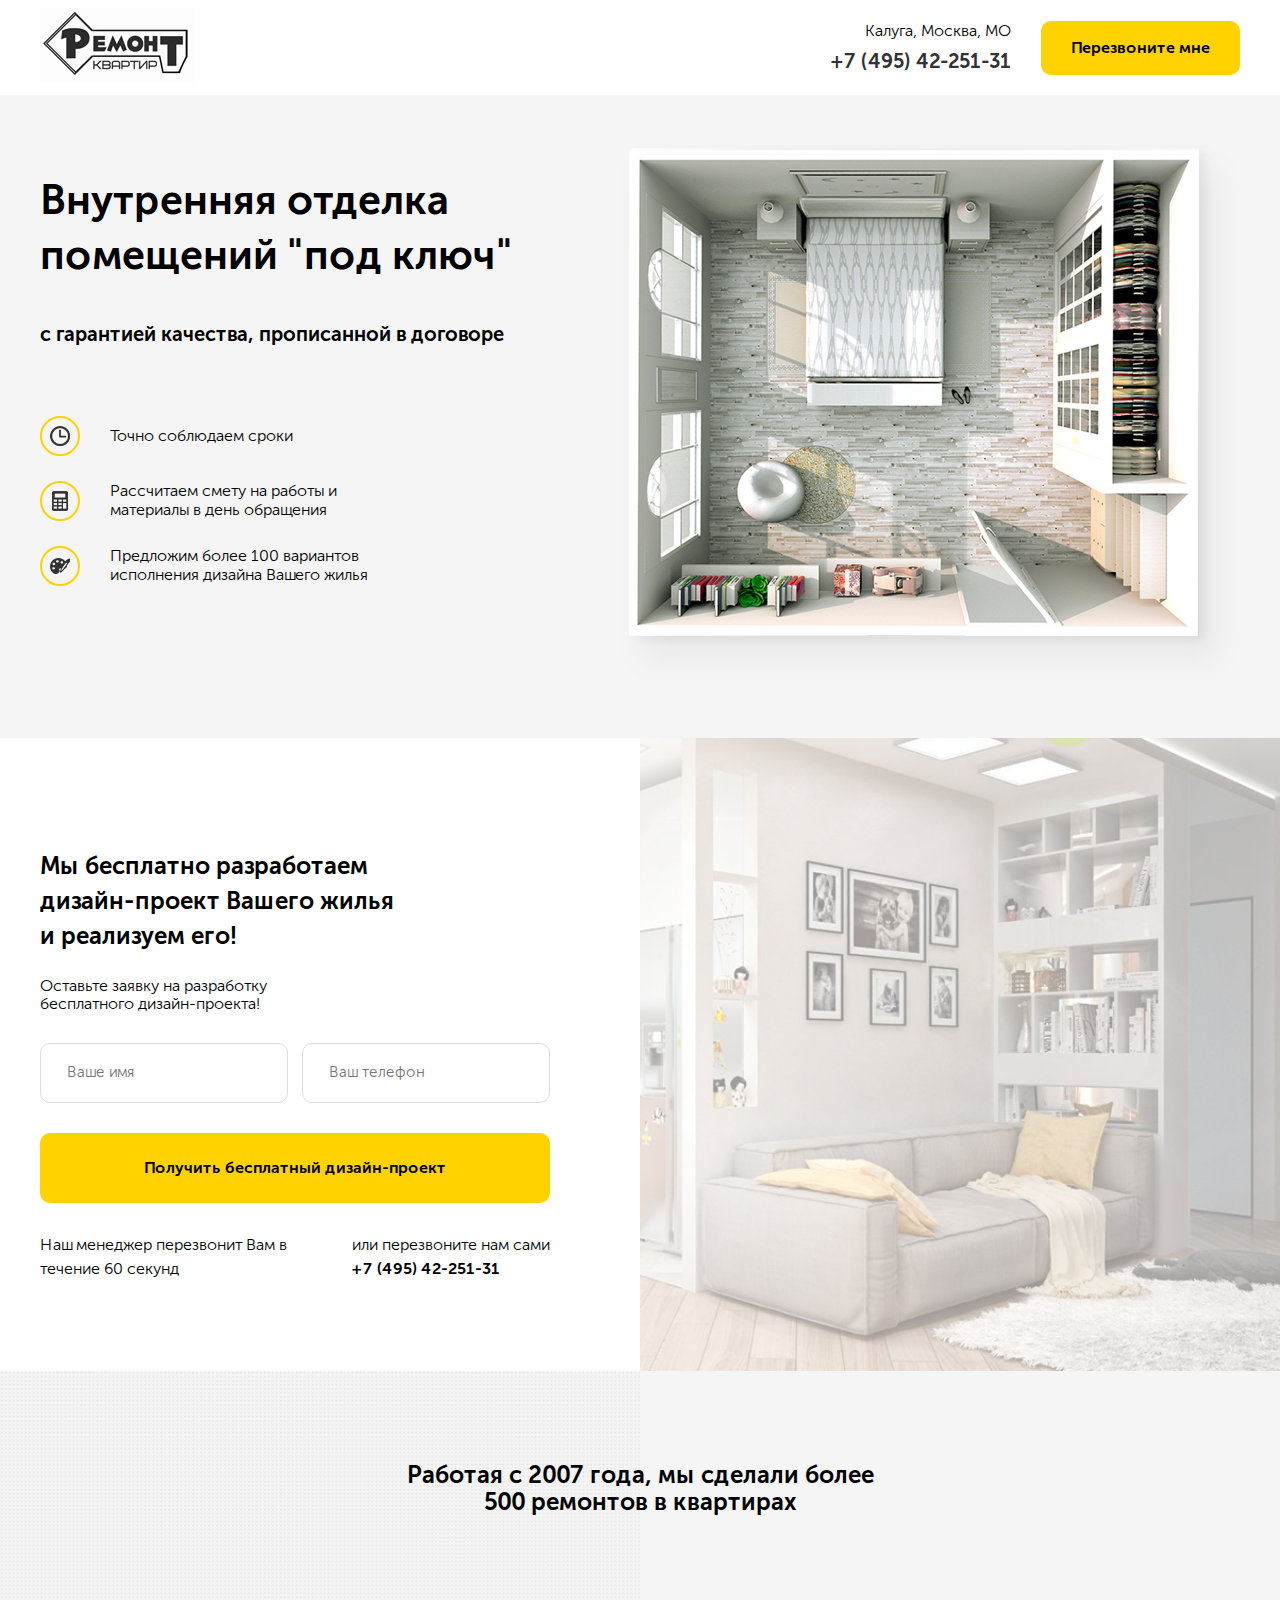
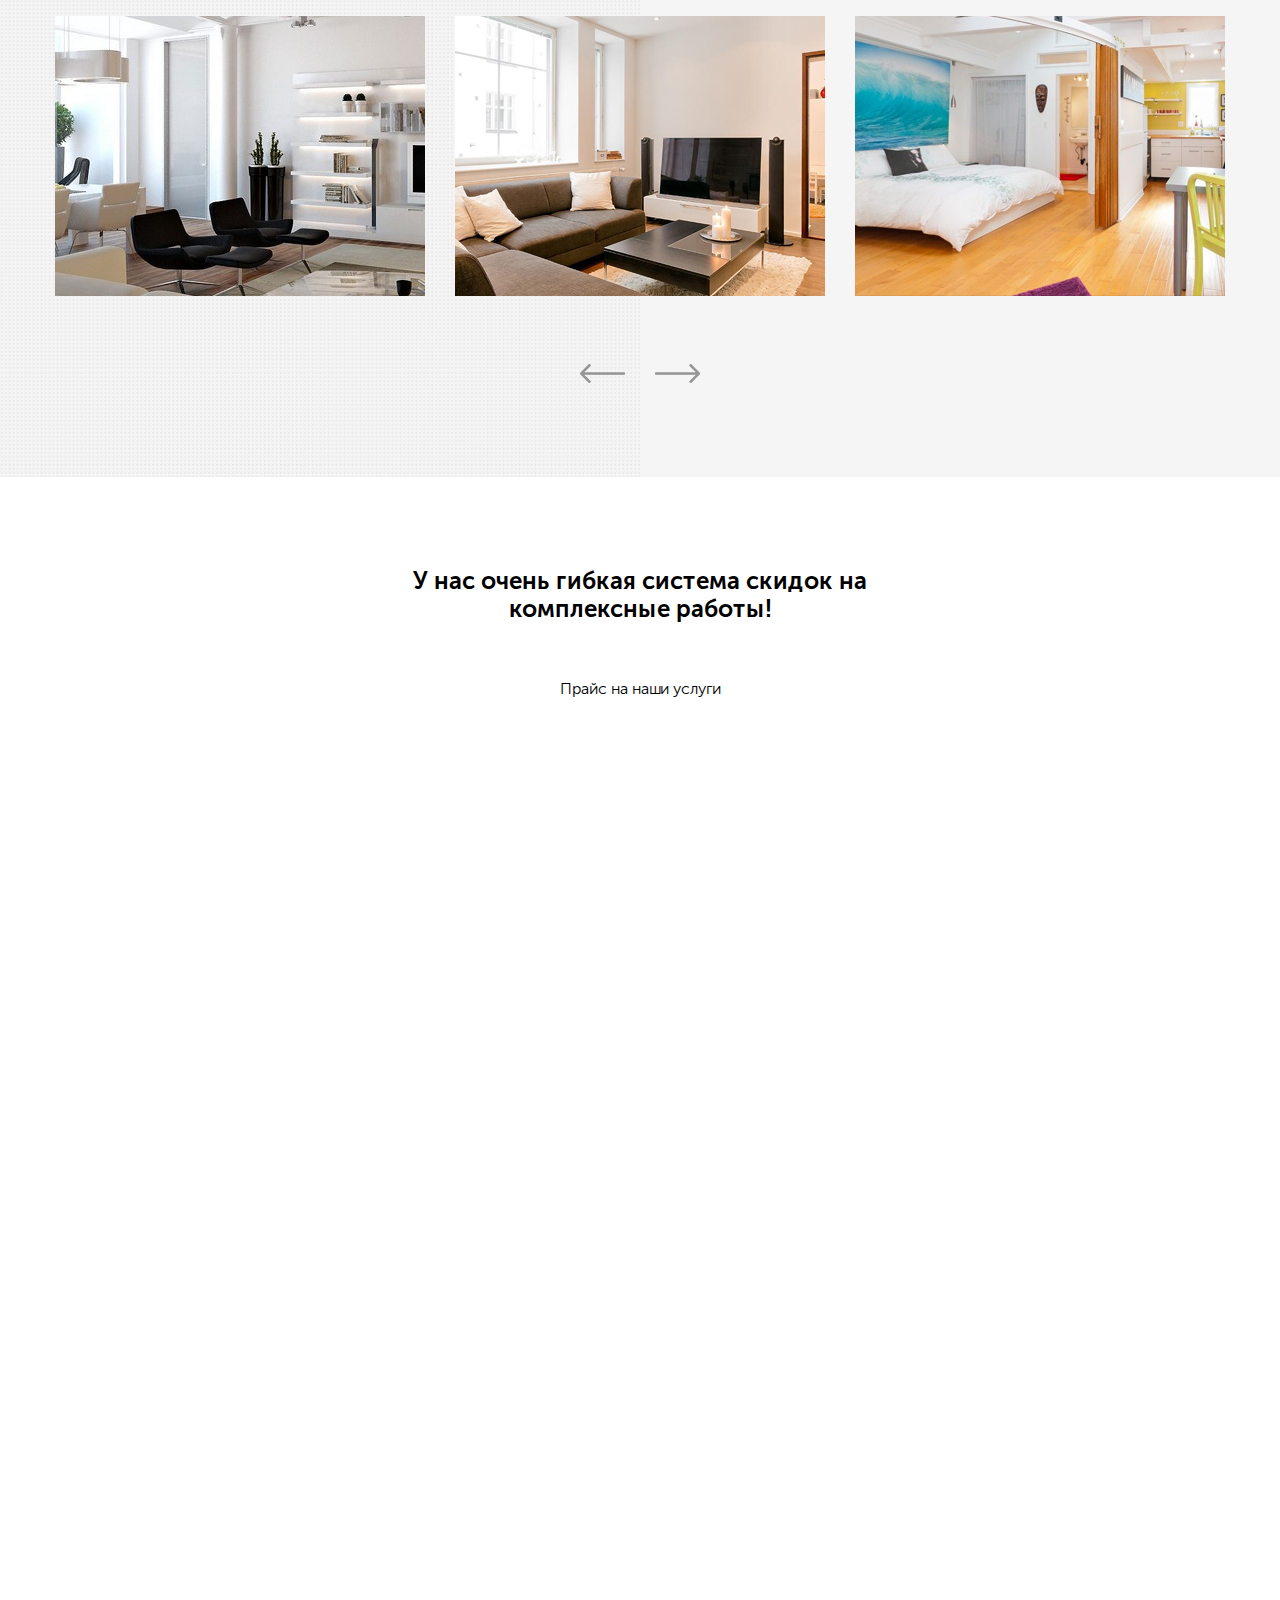
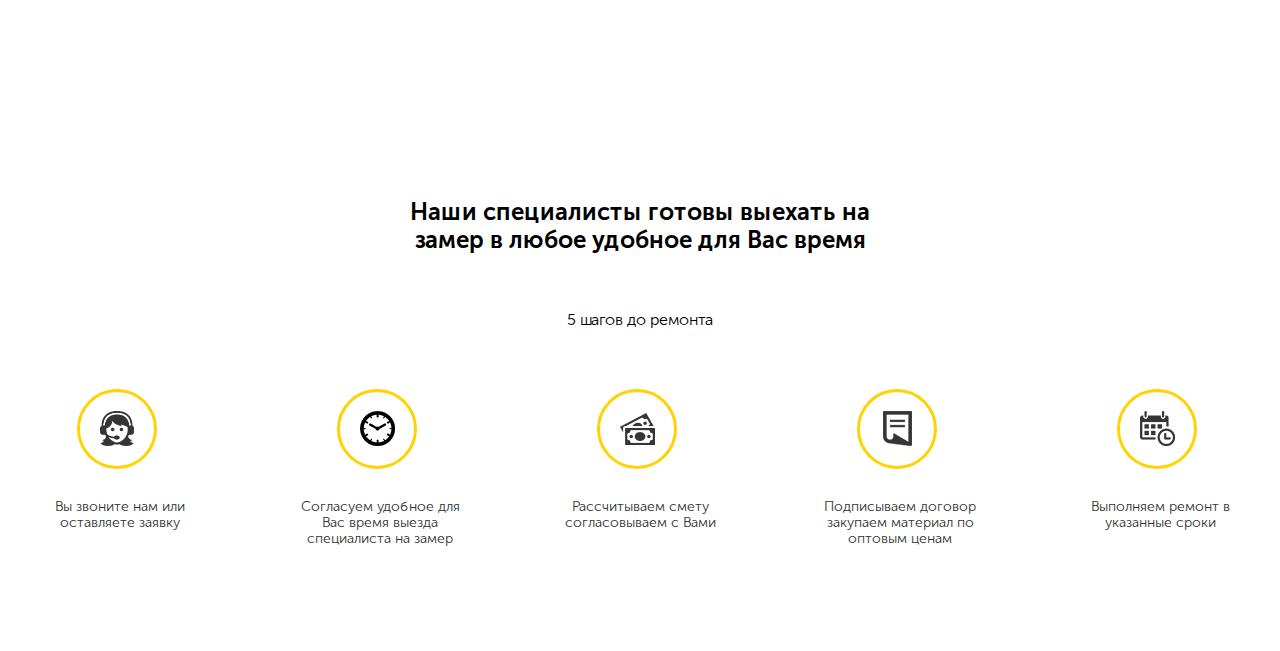
==== index.html @ c530ce93 "Добавлен блок steps 5 шагов до ремонта" ====
<!DOCTYPE html>
<html lang="ru">
<head>
    <meta charset="UTF-8">
    <meta name="viewport" content="width=device-width, initial-scale=1.0">
    <title>Ремонт квартир</title>
    <link rel="stylesheet" href="css/normalize.css">
    <link rel="stylesheet" href="css/slick.css">
    <link rel="stylesheet" href="css/animate.css">
    <link rel="stylesheet" href="css/style.css">
</head>
<body>
    <nav class="navbar">
        <div class="container">
            <div class="navbar-block">
                <div class="navbar__logo">
                    <img src="img/logo.png" alt="logo">                
                </div>
                <!-- /.navbar__logo -->
                <div class="navbar__info">
                <div class="navbar__contacts">
                    <span class="navbar__address">Калуга, Москва, МО</span>
                    <a href="tel:+7(495)42-251-31" class="navbar__phone">+7 (495) 42-251-31</a>
                </div>
                <!-- /.navbar__contacts -->
                <button class="button navbar__button" id="button">Перезвоните мне</button><!-- /.button navbar__button -->
                </div>
                <!-- /.navbar__info -->
            </div>
            <!-- /.navbar-block -->
        </div>
        <!-- /.container -->
    </nav>
    <!-- /.navbar -->
<main>
    <section class="hero">
        <div class="container">
            <div class="hero-block">
                <div class="hero-text">
                    <h1 class="hero-text__title">Внутренняя отделка помещений "под ключ"</h1>
                    <span class="hero-text__subtitle">с гарантией качества, прописанной в договоре</span>
                    <ul class="hero-list">
                        <li class="hero-list__item animate__animated animate__backInLeft animate__delay-3s">
                            <div class="hero-list__image">
                                <img src="img/hero/clock.png" alt="clock">
                            </div>
                            <span class="hero-list__text">Точно соблюдаем сроки</span>
                        </li>
                        <li class="hero-list__item animate__animated animate__backInLeft animate__delay-2s">
                            <div class="hero-list__image">
                                <img src="img/hero/calculator.png" alt="calculator">
                            </div>
                            <span class="hero-list__text">Рассчитаем смету на работы и материалы в день обращения</span>
                        </li>
                        <li class="hero-list__item animate__animated animate__backInLeft animate__delay-1s">
                            <div class="hero-list__image">
                                <img src="img/hero/paint-board.png" alt="paint-board">
                            </div>
                            <span class="hero-list__text">Предложим более 100 вариантов исполнения дизайна Вашего жилья</span>
                        </li>
                    </ul>
                </div>
                <!-- /.hero-list -->
                <div class="hero-image"><img src="img/hero/hero-image.png" alt="План квартиры"></div>
                <!-- /.hero-image -->
            </div>
            <!-- /.hero-block -->
        </div>
        <!-- /.container -->
    </section>
    <!-- /.hero -->
    <section class="offer section">
        <div class="container">
        <div class="offer-block">
            <h2 class="section-title offer__title">Мы бесплатно разработаем дизайн-проект Вашего жилья и реализуем его!
            </h2>
            <!-- /.section-title -->
            <span class="section-subtitle offer__subtitle">Оставьте заявку на разработку бесплатного дизайн-проекта!</span>
            <!-- /.section-subtitle -->
            <form action="#" class="form offer__form">
                <input type="text" class="input offer__input" placeholder="Ваше имя">
                <input type="tel" class="input offer__input" placeholder="Ваш телефон">
                <button class="button offer__button">Получить бесплатный дизайн-проект</button>
            </form>
            <!-- /.form offer__form -->
                <div class="offer-info offer-info__manager">
                    <div class="offer-info offer__manager">
                        <span>Наш менеджер перезвонит Вам в течение 60 секунд</span>
                    </div>
                    <div class="offer-info offer__call">
                        <span class="offer-info offer__call">или перезвоните нам сами</span>
                        <span class="offer-info offer__number">+7 (495) 42-251-31</span>
                    </div>
                </div>
        </div>
        <!-- /.offer-block -->
        </div>
        <!-- /.container -->
    </section>
    <section class="section portfolio">
        <div class="container">
            <h2 class="section-title portfolio__title">Работая с 2007 года, мы сделали более 500 ремонтов в квартирах </h2>
        
        <div class="slider">
            <div class="slider__item"><img class="slider__image" src="img/portfolio/slider-1.jpg" alt="photo-slider"></div>
            <!-- /.slider__item -->
            <div class="slider__item"><img class="slider__image" src="img/portfolio/slider-2.jpg" alt="photo-slider"></div>
            <!-- /.slider__item -->
            <div class="slider__item"><img class="slider__image" src="img/portfolio/slider-3.jpg" alt="photo-slider"></div>
            <!-- /.slider__item -->
            <div class="slider__item"><img class="slider__image" src="img/portfolio/slider-1.jpg" alt="photo-slider"></div>
            <!-- /.slider__item -->
            <div class="slider__item"><img class="slider__image" src="img/portfolio/slider-2.jpg" alt="photo-slider"></div>
            <!-- /.slider__item -->
            <div class="slider__item"><img class="slider__image" src="img/portfolio/slider-3.jpg" alt="photo-slider"></div>
            <!-- /.slider__item -->
        </div>
        <div class="arrows portfolio__arrows">
            <div class="arrows__left">
                <img src="img/portfolio/left-arrow.png" alt="">
            </div>
            <div class="arrows__right">
                <img src="img/portfolio/right-arrow.png" alt="">
            </div>
        </div>
        <!-- /.slider -->
        
        </div>
        <!-- /.container -->
    </section>
    <!-- /.section portfolio -->

    <section class="section price">
        <div class="container">
            <h2 class="section-title price__title">У нас очень гибкая система скидок на комплексные работы!</h2>
            <!-- /.section-title price__title -->
            <span class="section-subtitle price__subtitle">Прайс на наши услуги</span>
            <!-- /.section-subtitle price__subtitle -->

            <div class="cards">
                <div class="card price__card wow animate__animated animate__fadeInUp animate__delay-1s" data-wow-offset="10">
                    <div class="card__image"><img class="card__shadow" src="img/price/bathroom.png" alt="Ванная комната"></div>
                    <!-- /.card__image -->
                    <div class="card__text">
                        <h4 class="card__title">Ремонт ванных комнат и с/у</h4>
                        <!-- /.card__title -->
                        <a href="#" class="card__link">Узнать цены</a>
                        <!-- /.card__link -->
                    </div>
                    <!-- /.card__text -->
                </div>
                <!-- /.card -->
                <div class="card price__card wow animate__animated animate__fadeInUp animate__delay-2s" data-wow-offset="10">
                    <div class="card__image"><img class="card__shadow" src="img/price/living.png" alt="Гостинная"></div>
                    <!-- /.card__image -->
                    <div class="card__text">
                        <h4 class="card__title">Ремонт комнат и квартир</h4>
                        <!-- /.card__title -->
                        <a href="#" class="card__link">Узнать цены</a>
                        <!-- /.card__link -->
                    </div>
                    <!-- /.card__text -->
                </div>
                <!-- /.card -->
                <div class="card price__card wow animate__animated animate__fadeInUp animate__delay-3s" data-wow-offset="10">
                    <div class="card__image"><img class="card__shadow" src="img/price/office.png" alt="Офис"></div>
                    <!-- /.card__image -->
                    <div class="card__text">
                        <h4 class="card__title">Отделка офисных помещений</h4>
                        <!-- /.card__title -->
                        <a href="#" class="card__link">Узнать цены</a>
                        <!-- /.card__link -->
                    </div>
                    <!-- /.card__text -->
                </div>
                <!-- /.card -->
                <div class="card price__card wow animate__animated animate__fadeInUp animate__delay-4s" data-wow-offset="10">
                    <div class="card__image"><img class="card__shadow" src="img/price/buildings.png" alt="Новостройка"></div>
                    <!-- /.card__image -->
                    <div class="card__text">
                        <h4 class="card__title">Ремонт в новостройках</h4>
                        <!-- /.card__title -->
                        <a href="#" class="card__link">Узнать цены</a>
                        <!-- /.card__link -->
                    </div>
                    <!-- /.card__text -->
                </div>
                <!-- /.card -->
                <div class="card price__card wow animate__animated animate__fadeInUp animate__delay-5s" data-wow-offset="10">
                    <div class="card__image"><img class="card__shadow" src="img/price/kitchen.png" alt="Кухня"></div>
                    <!-- /.card__image -->
                    <div class="card__text">
                        <h4 class="card__title">Ремонт кухонь</h4>
                        <!-- /.card__title -->
                        <a href="#" class="card__link">Узнать цены</a>
                        <!-- /.card__link -->
                    </div>
                    <!-- /.card__text -->
                </div>
                <!-- /.card -->
                <div class="card price__card wow animate__animated animate__fadeInUp animate__delay-6s" data-wow-offset="10">
                    <div class="card__image"><img class="card__shadow" src="img/price/houses.png" alt="Коттедж"></div>
                    <!-- /.card__image -->
                    <div class="card__text">
                        <h4 class="card__title">Ремонт дач и коттеджей</h4>
                        <!-- /.card__title -->
                        <a href="#" class="card__link">Узнать цены</a>
                        <!-- /.card__link -->
                    </div>
                    <!-- /.card__text -->
                </div>
                <!-- /.card -->
            </div>
            <!-- /.cards -->
        </div>
        <!-- /.container -->
    </section>
    <!-- /.section price -->

<section class="section steps">
    <div class="container">
        <h2 class="section-title steps__title">Наши специалисты готовы выехать на замер в любое удобное для Вас время</h2>
            <!-- /.section-title steps__title -->
            <span class="section-subtitle steps__subtitle">5 шагов до ремонта</span>
            <!-- /.section-subtitle steps__subtitle -->
        <div class="steps-block">
            <div class="step">
                <div class="step__image">
                    <img src="img/steps/woman.png" alt="звонок нам">
                </div>
                <!-- /.step__image -->
                <p class="step__text">Вы звоните нам или оставляете заявку</p>
                <!-- /.step__text -->
            </div>
            <!-- /.step -->
            <div class="step">
                <div class="step__image"><img src="img/steps/clock.png" alt="время">
                </div>
                <!-- /.step__image -->
                <p class="step__text">Согласуем удобное для Вас время выезда специалиста на замер</p>
                <!-- /.step__text -->
            </div>
            <!-- /.step -->
            <div class="step">
                <div class="step__image"><img src="img/steps/money.png" alt="смета">
                </div>
                <!-- /.step__image -->
                <p class="step__text">Рассчитываем смету согласовываем с Вами</p>
                <!-- /.step__text -->
            </div>
            <!-- /.step -->
            <div class="step">
                <div class="step__image"><img src="img/steps/document.png" alt="договор">
                </div>
                <!-- /.step__image -->
                <p class="step__text">Подписываем договор закупаем материал по оптовым ценам </p>
                <!-- /.step__text -->
            </div>
            <!-- /.step -->
            <div class="step">
                <div class="step__image"><img src="img/steps/calendar.png" alt="сроки">
                </div>
                <!-- /.step__image -->
                <p class="step__text">Выполняем ремонт в указанные сроки </p>
                <!-- /.step__text -->
            </div>
            <!-- /.step -->
        </div>
        <!-- /.steps-block -->
    </div>
    <!-- /.container -->
</section>
<!-- /.section steps -->








    <!-- /.offer -->
</main> 
<div class="modal" id="modal">
    <div class="modal-dialog">
        <button class="modal-dialog__close" id="close">&times;</button>
        <h4 class="modal-dialog__title">Всплывающее окно</h4>
    </div>
    <!-- /.modal-dialog -->
</div>
<!-- /.modal -->
<script src="https://code.jquery.com/jquery-3.5.1.min.js" integrity="sha256-9/aliU8dGd2tb6OSsuzixeV4y/faTqgFtohetphbbj0=" crossorigin="anonymous"></script>
<script src="js/modal.js"></script>
<script src="js/slick.min.js"></script>
<script src="js/wow.min.js"></script>
<script>
    /* Инициализация WOW.js */
    new WOW().init();
    /* Скрипт слайдера */
    $(document).ready(function() {
        $('.slider').slick({
            slidesToShow: 3,
            slidesToScroll: 1,
            prevArrow: $('.arrows__left'),
            nextArrow: $('.arrows__right'),
            responsive: [
            {
                breakpoint: 1200,
                settings: {
                    slidesToShow: 2,
                    slidesToScroll: 1,
                }
            },
            {
                breakpoint: 768,
                settings: {
                    slidesToShow: 1,
                    slidesToScroll: 1
                }
            }
            ]
        });
    });
</script>
</body>
</html>
---- css/style.css ----
@charset "UTF-8";
@font-face {
  font-family: 'Museo Sans Light';
  src: url("../fonts/MuseoSansCyrl/MuseoSansCyrl-300.eot");
  src: url("../fonts/MuseoSansCyrl/MuseoSansCyrl-300.eot?#iefix") format("embedded-opentype"), url("../fonts/MuseoSansCyrl/MuseoSansCyrl-300.woff") format("woff"), url("../fonts/MuseoSansCyrl/MuseoSansCyrl-300.ttf") format("truetype");
  font-weight: normal;
  font-style: normal;
}

@font-face {
  font-family: 'Museo Sans Bold';
  src: url("../fonts/MuseoSansCyrl/MuseoSansCyrl-700.eot");
  src: url("../fonts/MuseoSansCyrl/MuseoSansCyrl-700.eot?#iefix") format("embedded-opentype"), url("../fonts/MuseoSansCyrl/MuseoSansCyrl-700.woff") format("woff"), url("../fonts/MuseoSansCyrl/MuseoSansCyrl-700.ttf") format("truetype");
  font-weight: normal;
  font-style: normal;
}

* {
  box-sizing: border-box;
}

body {
  font-family: 'Museo Sans Light', sans-serif;
  font-weight: 300;
}

.navbar__logo {
  max-width: 100%;
}

.container {
  width: 1200px;
  margin: auto;
}

@media (max-width: 1200px) {
  .container {
    width: 760px;
  }
  img {
    max-width: 100%;
  }
}

@media (max-width: 768px) {
  .container {
    max-width: 580px;
    width: 90%;
  }
}

.button {
  border-radius: 10px;
  background-color: #ffd200;
  border: none;
  padding: 18px 30px;
  outline: none;
  font-family: 'Museo Sans Bold', sans-serif;
  font-weight: 700;
}

.button:hover {
  background-color: #ffdb33;
  cursor: pointer;
}

.section {
  padding: 90px 0;
}

.section-title {
  font-size: 24px;
  font-family: 'Museo Sans Bold', sans-serif;
  font-weight: 700;
  text-align: center;
  max-width: 500px;
}

.section-subtitle {
  display: block;
  font-size: 16px;
}

.input {
  border: 1px solid #dddddd;
  padding: 20px 26px;
  font-size: 15px;
  border-radius: 10px;
}

.input:focus {
  border: 1px solid #ffd200;
  outline: none;
}

.arrows__left:hover, .arrows__right:hover {
  cursor: pointer;
}

/** Импорт стилей шапки **/
.navbar {
  padding: 8px 0;
}

.navbar-block {
  display: flex;
  justify-content: space-between;
  align-items: center;
}

.navbar__info {
  display: flex;
  align-items: center;
  text-align: right;
}

.navbar__address {
  display: flex;
  flex-direction: column;
}

.navbar__button {
  margin-left: 30px;
}

.navbar__phone {
  display: inline-block;
  color: #333333;
  font-size: 20px;
  text-decoration: none;
  margin-top: 10px;
  font-family: 'Museo Sans Bold', sans-serif;
  font-weight: 700;
}

@media (max-width: 768px) {
  .navbar__contacts {
    display: none;
  }
  .navbar__button {
    font-size: 12px;
    padding: 15px 26px;
  }
  .navbar__logo {
    width: 90px;
  }
}

/** Стили для главного экрана **/
.hero {
  padding: 50px 0;
  background-color: #f5f5f5;
}

.hero-block {
  display: flex;
}

.hero-text {
  flex-basis: 57%;
  padding-right: 100px;
}

.hero-text__title {
  font-size: 41px;
  line-height: 55px;
  margin-bottom: 40px;
  font-family: 'Museo Sans Bold', sans-serif;
  font-weight: 700;
}

.hero-text__subtitle {
  font-size: 20px;
  display: inline-block;
  margin-bottom: 70px;
  font-family: 'Museo Sans Bold', sans-serif;
  font-weight: 700;
}

.hero-list {
  margin: 0;
  padding: 0;
}

.hero-list__item {
  display: flex;
  align-items: center;
  margin-bottom: 25px;
}

.hero-list__item:last-child {
  margin-bottom: 0;
}

.hero-list__image {
  width: 40px;
  height: 40px;
  border: 2px solid #ffd200;
  display: flex;
  align-items: center;
  justify-content: center;
  border-radius: 50%;
  margin-right: 30px;
}

.hero-list__text {
  max-width: 300px;
}

@media (max-width: 1200px) {
  .hero-block {
    flex-direction: column;
  }
  .hero-list {
    margin-bottom: 44px;
  }
  .hero-text {
    padding-right: 10px;
  }
}

@media (max-width: 768px) {
  .hero-text__title {
    font-size: 24px;
    line-height: 1.4;
    margin-bottom: 15px;
  }
  .hero-text__subtitle {
    font-size: 16px;
    margin-bottom: 28px;
  }
  .hero-list__item {
    margin-bottom: 20px;
  }
  .hero-list__text {
    font-size: 12px;
  }
  .hero-list__image {
    margin-right: 15px;
  }
}

/** Стили для блока offer **/
.offer {
  background: url("../img/offer/offer-bg.png") no-repeat;
  background-position: center right;
  background-size: contain;
  position: relative;
}

.offer::before {
  content: '';
  width: 50%;
  height: 100%;
  position: absolute;
  top: 0;
  left: 0;
  background-color: #fff;
}

.offer-block {
  width: 50%;
  padding-right: 90px;
  position: relative;
}

.offer__title {
  max-width: 360px;
  line-height: 35px;
  margin-bottom: 24px;
  text-align: left;
}

.offer__subtitle {
  max-width: 250px;
  margin-bottom: 30px;
}

.offer__input {
  margin-bottom: 30px;
  width: 248px;
}

.offer__input:first-child {
  margin-right: 10px;
}

.offer__button {
  width: 100%;
  min-height: 70px;
  margin-bottom: 30px;
}

.offer-info__manager {
  display: flex;
  justify-content: space-between;
  align-items: center;
}

.offer__manager {
  width: 306px;
  line-height: 24px;
}

.offer__call {
  display: block;
  line-height: 24px;
}

.offer__number {
  font-family: 'Museo Sans Bold', sans-serif;
  font-weight: 700;
}

@media (max-width: 1200px) {
  .offer {
    background-size: cover;
  }
  .offer__input {
    width: 100%;
    margin-bottom: 10px;
  }
  .offer__button {
    font-size: 14px;
  }
  .offer-info__manager {
    display: block;
  }
  .offer__manager, .offer__call {
    padding-bottom: 10px;
  }
}

@media (max-width: 768px) {
  .offer {
    background: #fff;
  }
  .offer-block {
    width: 100%;
    padding-right: 0;
  }
  .offer__button {
    font-family: 'Museo Sans Bold', sans-serif;
    font-weight: 700;
  }
}

/** Стили для блока портфолио **/
.portfolio {
  background: #f5f5f5 url("../img/portfolio/portfolio-pattern.jpg") repeat-y center left;
  background-size: 50%;
}

.portfolio__title {
  margin: auto;
  margin-bottom: 100px;
}

.portfolio__arrows {
  max-width: 120px;
  margin: auto;
  margin-top: 68px;
  display: flex;
  justify-content: space-between;
}

.slider__image {
  margin: auto;
}

/** Стили для блока price **/
.price__title {
  margin: auto;
  margin-bottom: 58px;
}

.price__subtitle {
  margin-bottom: 59px;
  text-align: center;
}

.price__card {
  margin-bottom: 30px;
}

.card {
  text-align: center;
  border: 1px solid #e8e8e8;
  transition: 0.2s;
}

.card:hover {
  box-shadow: 0px 20px 25px 0px rgba(0, 0, 0, 0.1);
}

.card:hover .card__image::before {
  opacity: 0.8;
}

.card__text {
  padding: 40px;
}

.card__title {
  margin-top: 0;
}

.card__shadow {
  display: block;
}

.card__image {
  position: relative;
}

.card__image::before {
  content: '';
  position: absolute;
  left: 0;
  top: 0;
  width: 100%;
  height: 100%;
  background-image: linear-gradient(to top, #ffd200 0%, rgba(255, 255, 255, 0) 100%);
  opacity: 0;
  transition: 0.2s;
}

.card__link {
  display: inline-block;
  font-family: 'Museo Sans Bold', sans-serif;
  font-weight: 700;
  text-decoration: none;
  color: #333333;
  font-size: 16px;
  position: relative;
}

.card__link:hover::after {
  height: 12px;
}

.card__link::after {
  content: '';
  position: absolute;
  z-index: -1;
  bottom: -4px;
  left: 0;
  display: block;
  width: 100%;
  height: 3px;
  background-color: #ffd200;
  transition: 0.2s;
}

.cards {
  display: flex;
  justify-content: space-between;
  flex-wrap: wrap;
}

@media (max-width: 768px) {
  .price__card {
    display: block;
    margin-left: auto;
    margin-right: auto;
  }
}

/** Стили для блока 5 шагов до ремонта **/
.steps__title {
  margin: auto;
  margin-bottom: 58px;
}

.steps__subtitle {
  margin-bottom: 59px;
  text-align: center;
}

.steps-block {
  display: flex;
  justify-content: space-between;
  flex-wrap: wrap;
}

.step__image {
  display: flex;
  align-items: center;
  justify-content: center;
  width: 80px;
  height: 80px;
  border: 3px solid #ffd200;
  border-radius: 50%;
  margin-left: 37px;
}

.step__text {
  max-width: 160px;
  color: #333333;
  font-size: 14px;
  text-align: center;
  margin-top: 30px;
}

/** Стили для модального окна **/
.modal {
  position: fixed;
  left: 0;
  top: 0;
  width: 100%;
  height: 100%;
  background-color: rgba(0, 0, 0, 0.5);
  display: none;
}

.modal_active {
  display: flex;
}

.modal-dialog {
  position: relative;
  margin: auto;
  max-width: 450px;
  width: 90%;
  min-width: 200px;
  background-color: #fff;
  padding: 40px;
}

.modal-dialog__close {
  position: absolute;
  top: 0;
  right: 0;
}
/*# sourceMappingURL=style.css.map */
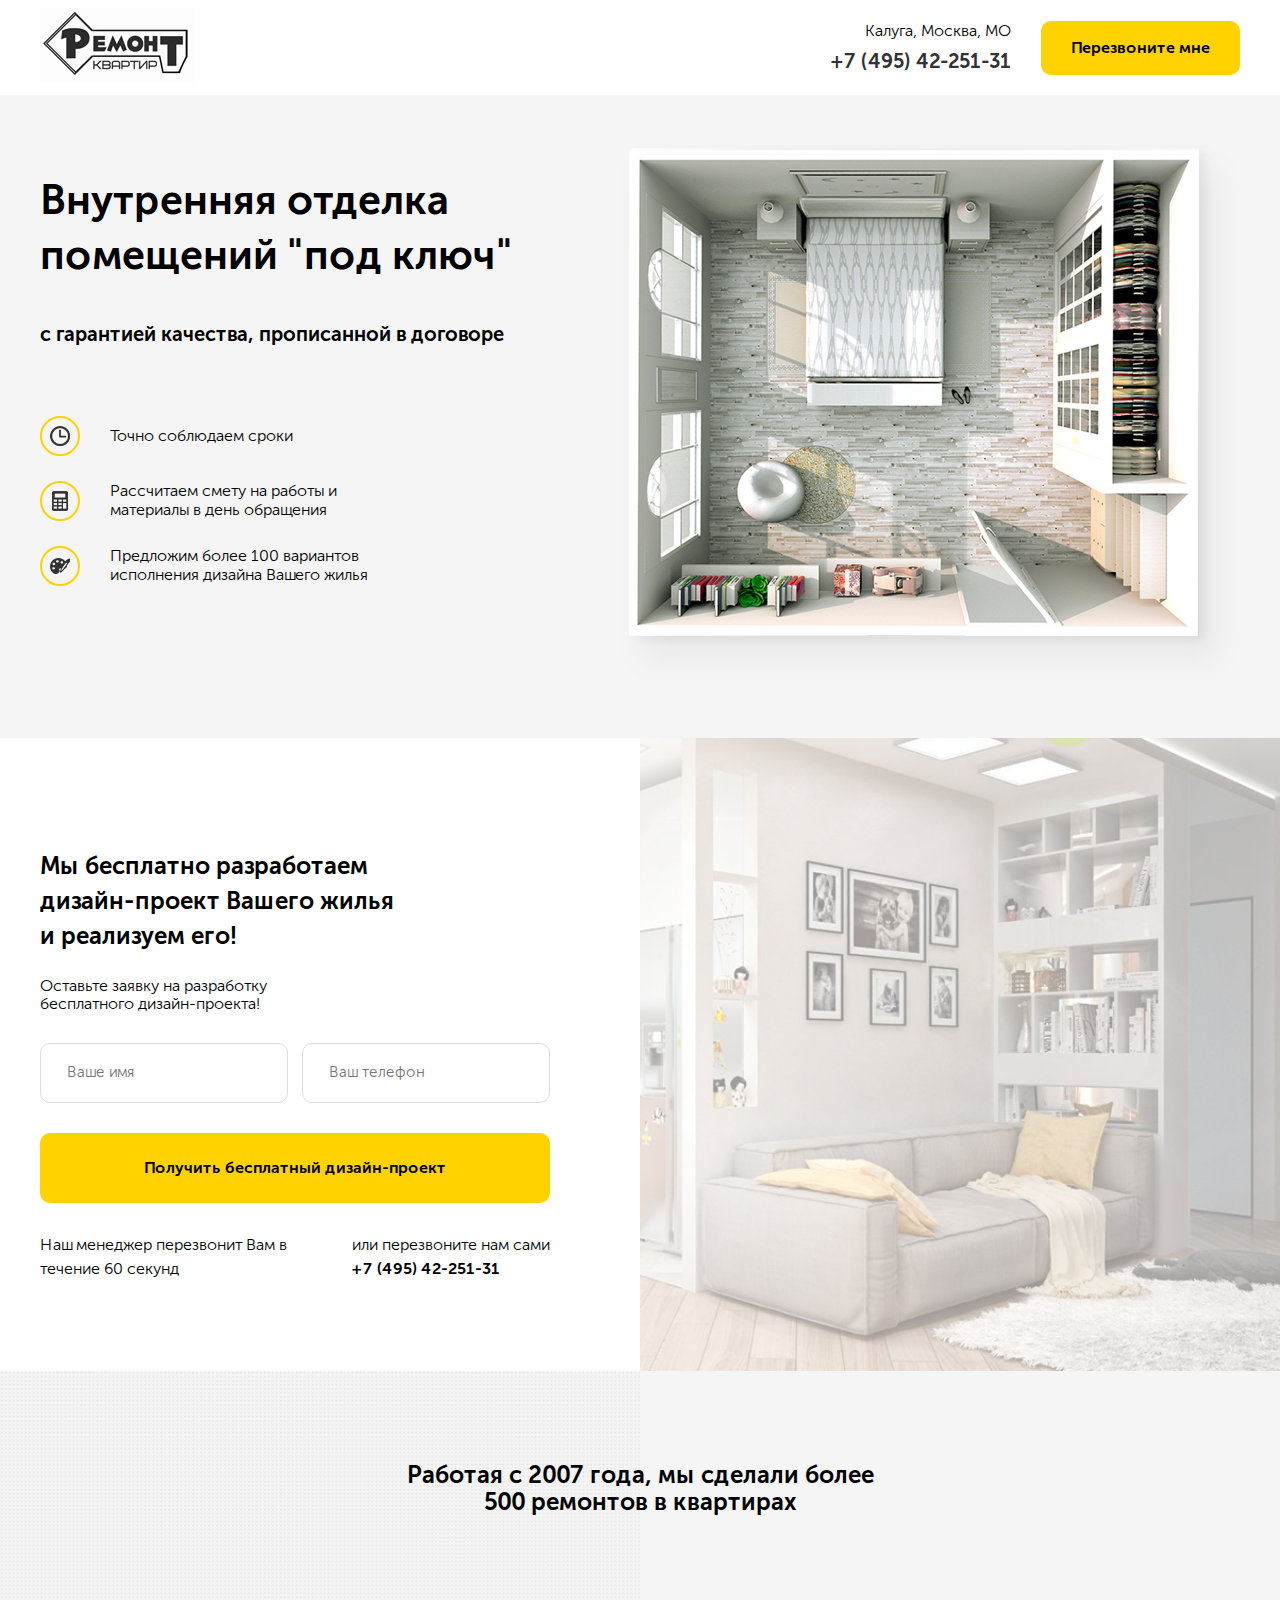
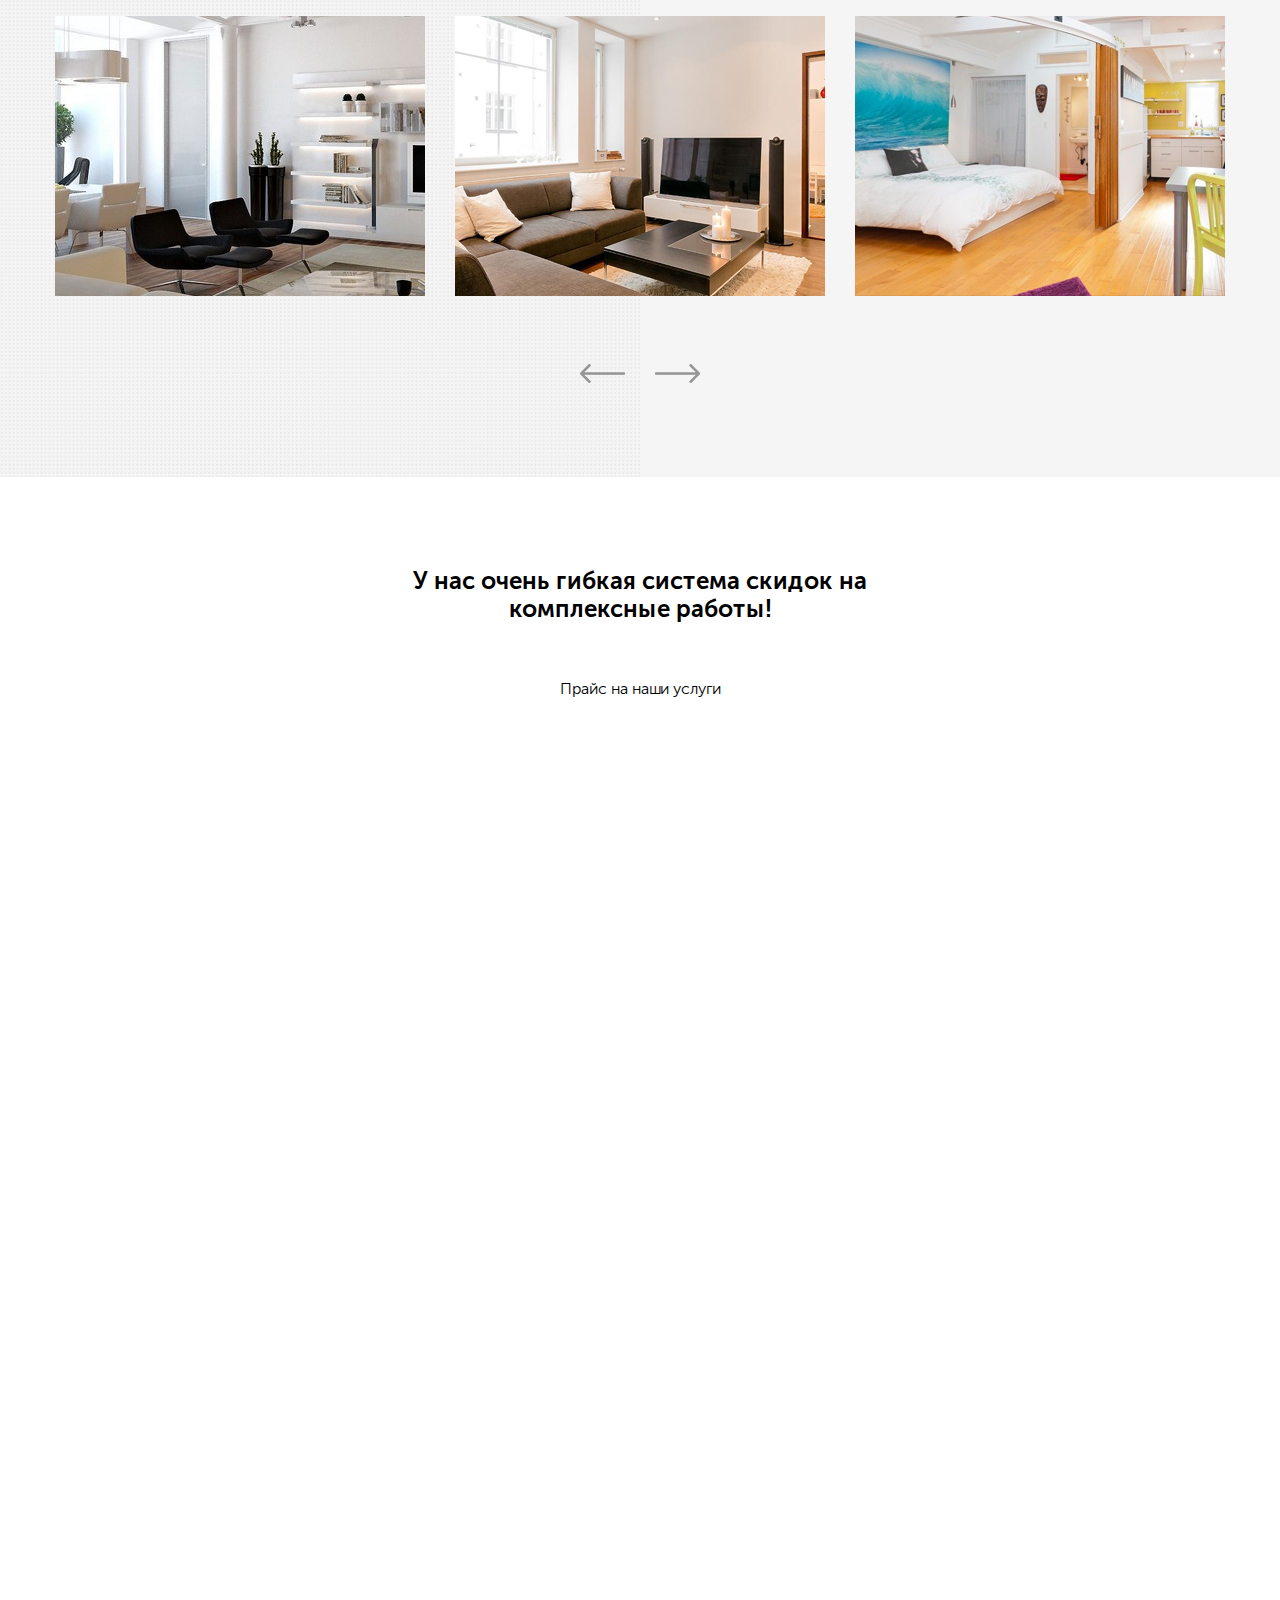
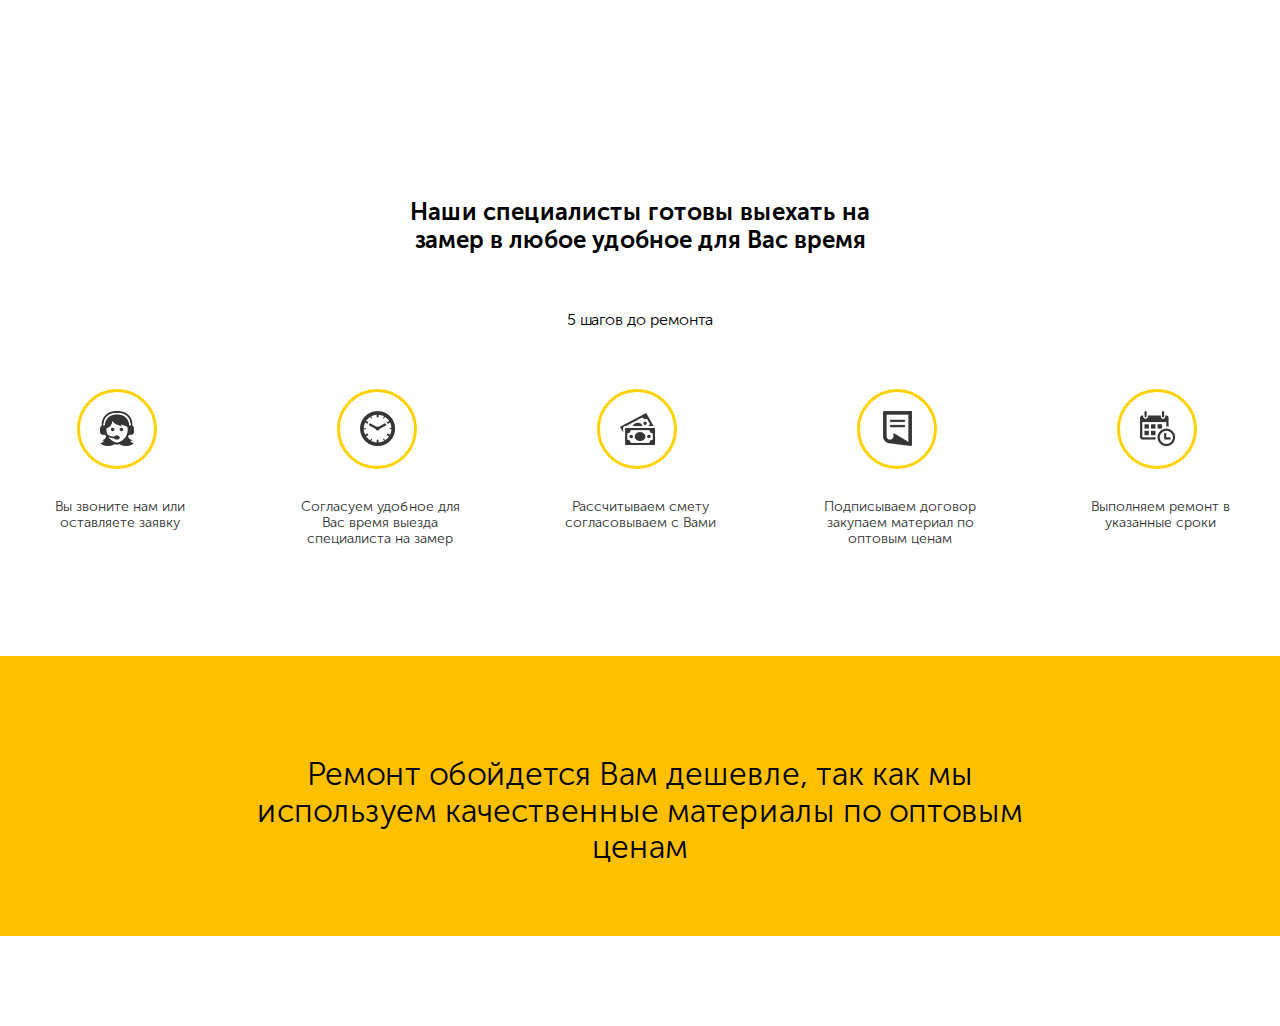
==== commit 81b86adc: "Доработан и адаптирован блок steps" ====
--- a/index.html
+++ b/index.html
@@ -269,6 +269,11 @@
         <!-- /.steps-block -->
     </div>
     <!-- /.container -->
+    <div class="steps__footer">
+        <div class="step__footer">
+            <span class="step__price">Ремонт обойдется Вам дешевле, так как  мы используем качественные материалы по оптовым ценам</span>
+        </div>
+    </div>
 </section>
 <!-- /.section steps -->
 
--- a/css/style.css
+++ b/css/style.css
@@ -481,6 +481,12 @@
   display: flex;
   justify-content: space-between;
   flex-wrap: wrap;
+  margin-bottom: 95px;
+}
+
+.steps__footer {
+  background-color: #ffc000;
+  height: 280px;
 }
 
 .step__image {
@@ -500,6 +506,40 @@
   font-size: 14px;
   text-align: center;
   margin-top: 30px;
+}
+
+.step__footer {
+  text-align: center;
+  margin: auto;
+  padding-top: 100px;
+  padding-bottom: 100px;
+  max-width: 850px;
+}
+
+.step__price {
+  font-size: 32px;
+}
+
+@media (max-width: 1200px) {
+  .step__text {
+    max-width: 146px;
+  }
+}
+
+@media (max-width: 768px) {
+  .steps-block {
+    display: block;
+  }
+  .step__image, .step__text {
+    text-align: center;
+    margin: auto;
+  }
+  .step__text {
+    padding: 30px 0 30px 0;
+  }
+  .step__price {
+    font-size: 20px;
+  }
 }
 
 /** Стили для модального окна **/
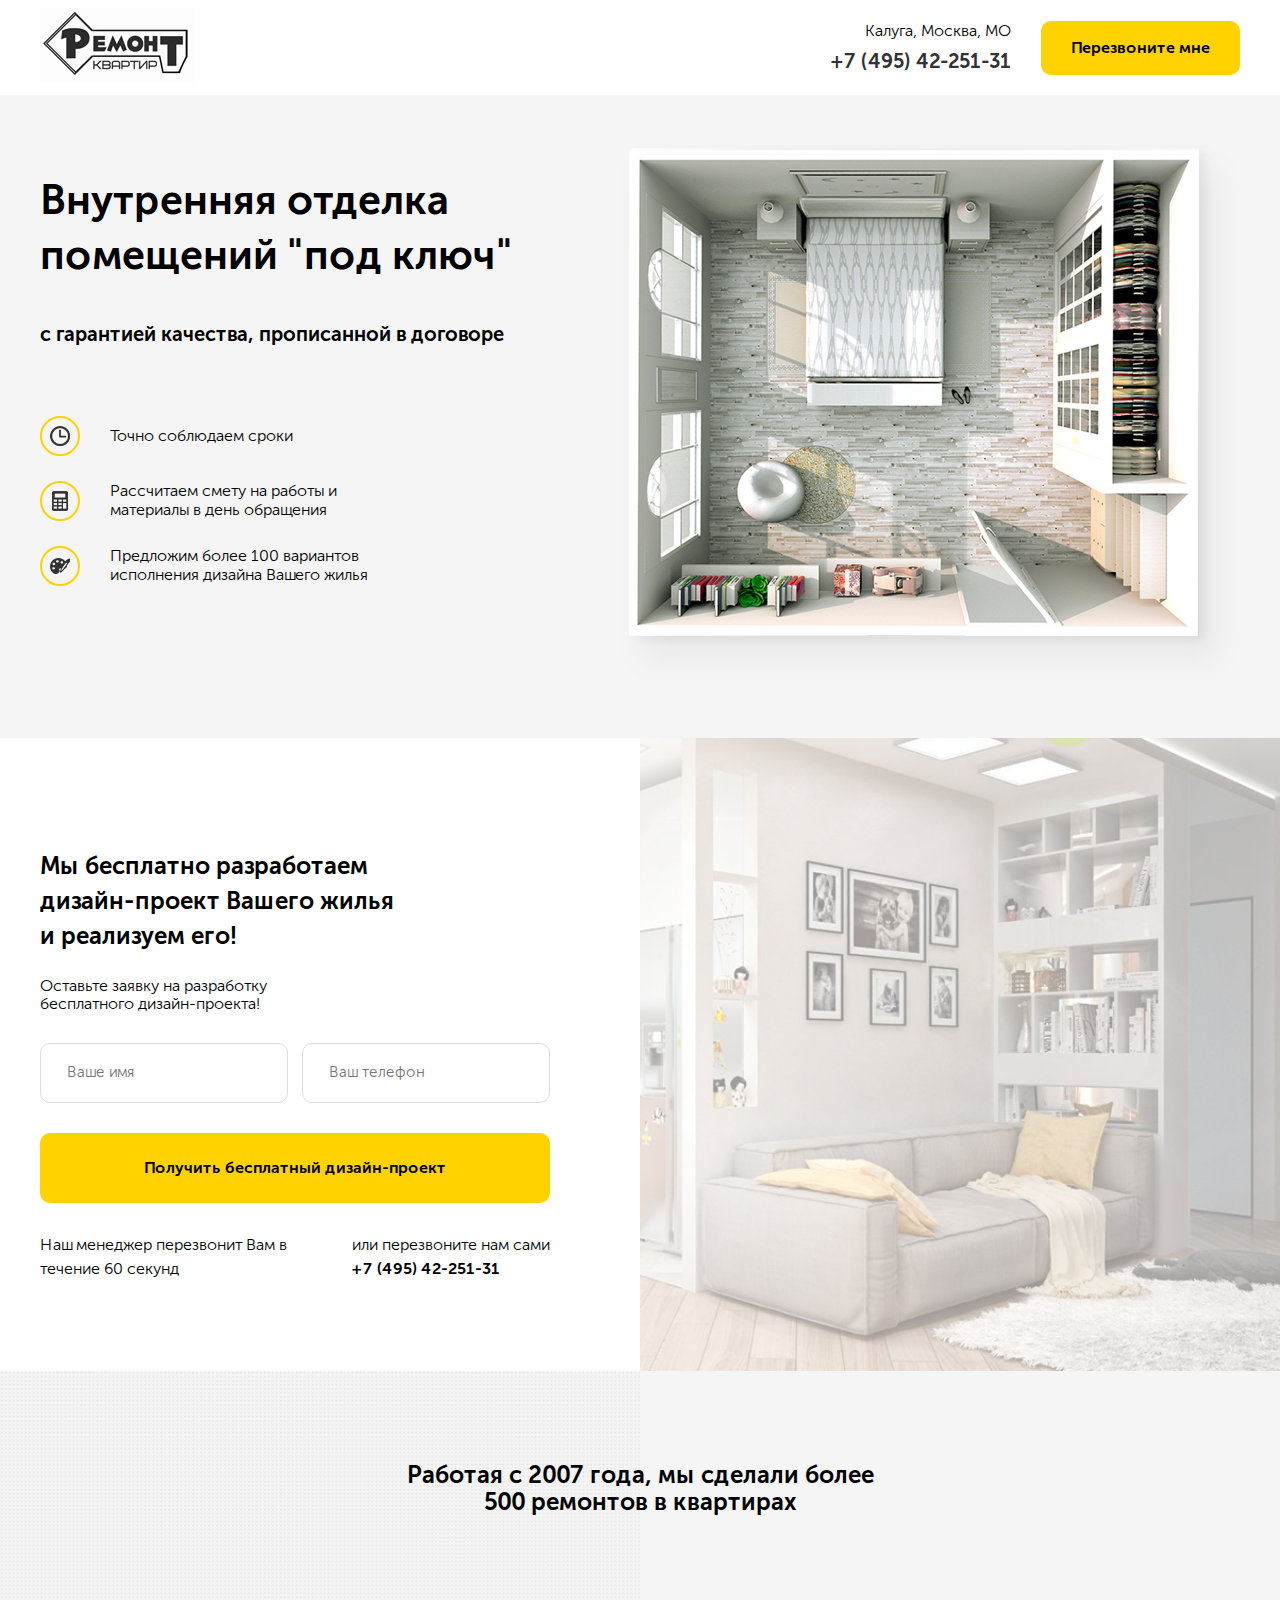
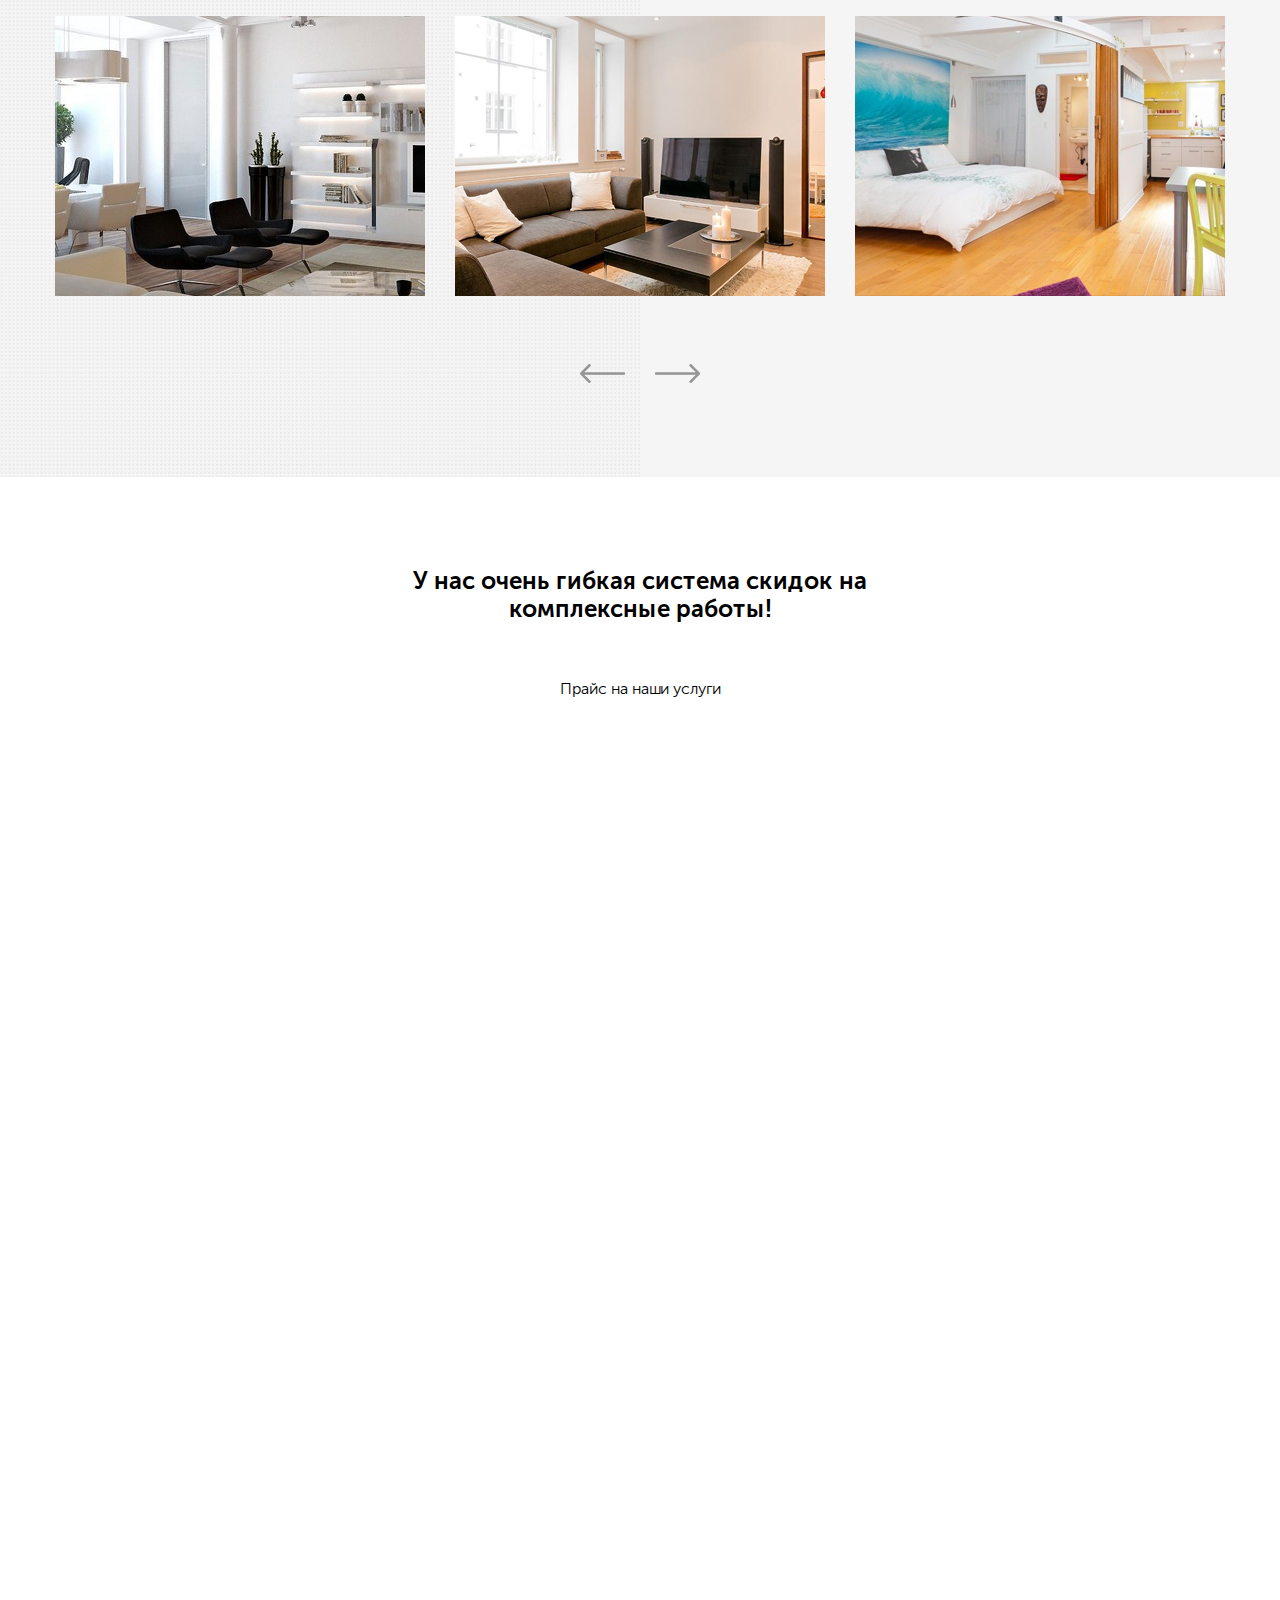
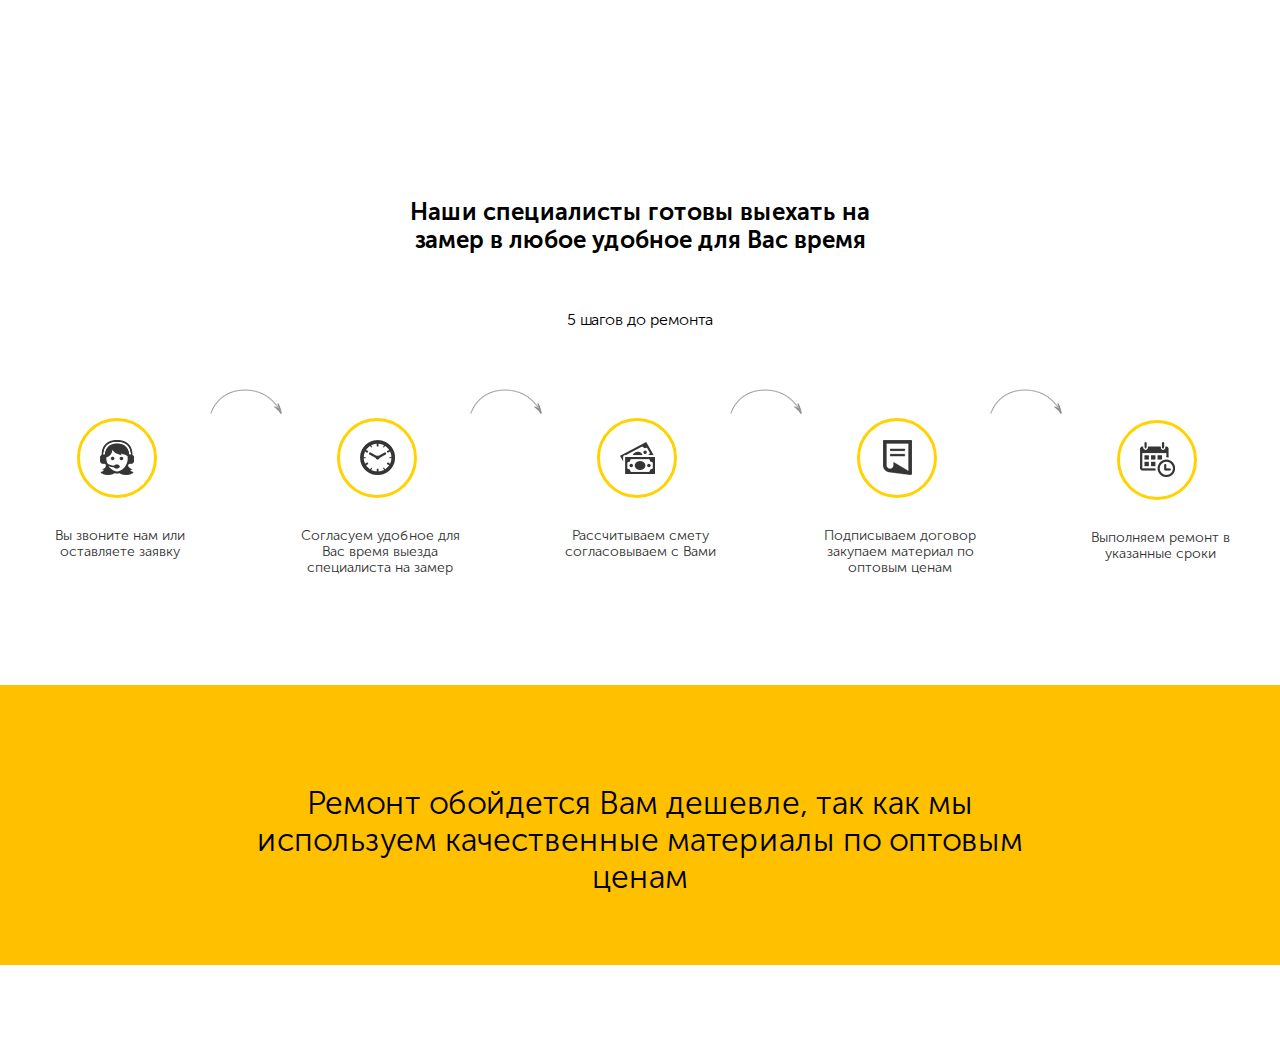
==== commit e0c67504: "В блок steps добавлены элементы arrows" ====
--- a/index.html
+++ b/index.html
@@ -225,6 +225,9 @@
             <!-- /.section-subtitle steps__subtitle -->
         <div class="steps-block">
             <div class="step">
+                <div class="step__arrows">
+                    <img class="step__arrow" src="img/steps/arrow.png" alt="стрелка">
+                </div>
                 <div class="step__image">
                     <img src="img/steps/woman.png" alt="звонок нам">
                 </div>
@@ -234,6 +237,9 @@
             </div>
             <!-- /.step -->
             <div class="step">
+                <div class="step__arrows">
+                    <img class="step__arrow" src="img/steps/arrow.png" alt="стрелка">
+                </div>
                 <div class="step__image"><img src="img/steps/clock.png" alt="время">
                 </div>
                 <!-- /.step__image -->
@@ -242,6 +248,9 @@
             </div>
             <!-- /.step -->
             <div class="step">
+                <div class="step__arrows">
+                    <img class="step__arrow" src="img/steps/arrow.png" alt="стрелка">
+                </div>
                 <div class="step__image"><img src="img/steps/money.png" alt="смета">
                 </div>
                 <!-- /.step__image -->
@@ -250,7 +259,11 @@
             </div>
             <!-- /.step -->
             <div class="step">
+                <div class="step__arrows">
+                    <img class="step__arrow" src="img/steps/arrow.png" alt="стрелка">
+                </div>
                 <div class="step__image"><img src="img/steps/document.png" alt="договор">
+                    
                 </div>
                 <!-- /.step__image -->
                 <p class="step__text">Подписываем договор закупаем материал по оптовым ценам </p>
@@ -258,7 +271,7 @@
             </div>
             <!-- /.step -->
             <div class="step">
-                <div class="step__image"><img src="img/steps/calendar.png" alt="сроки">
+                <div class="step__image step__arrow-1"><img src="img/steps/calendar.png" alt="сроки">
                 </div>
                 <!-- /.step__image -->
                 <p class="step__text">Выполняем ремонт в указанные сроки </p>
--- a/css/style.css
+++ b/css/style.css
@@ -520,9 +520,24 @@
   font-size: 32px;
 }
 
+.step__arrow {
+  position: relative;
+  left: 170px;
+}
+
+.step__arrow-1 {
+  margin-top: 31px;
+}
+
 @media (max-width: 1200px) {
   .step__text {
     max-width: 146px;
+  }
+  .step__arrow {
+    display: none;
+  }
+  .step__arrow-1 {
+    margin: auto;
   }
 }
 
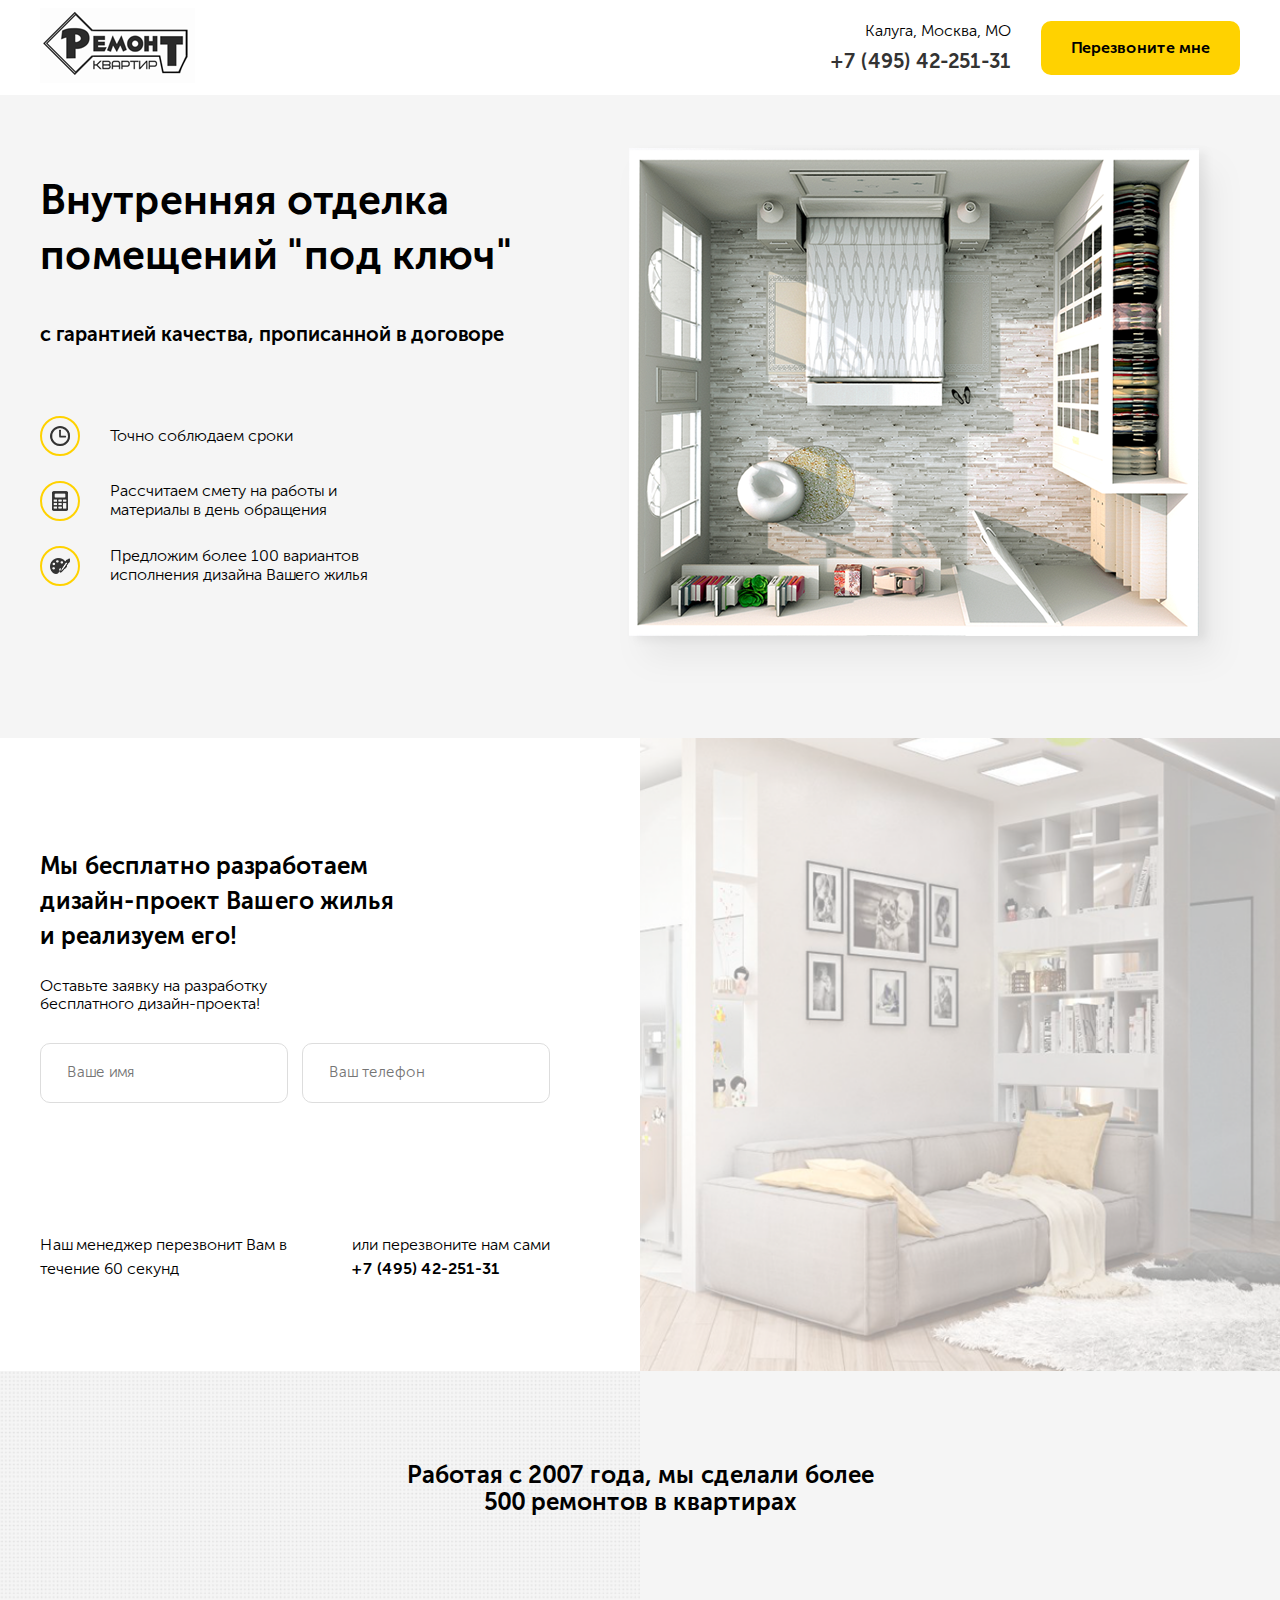
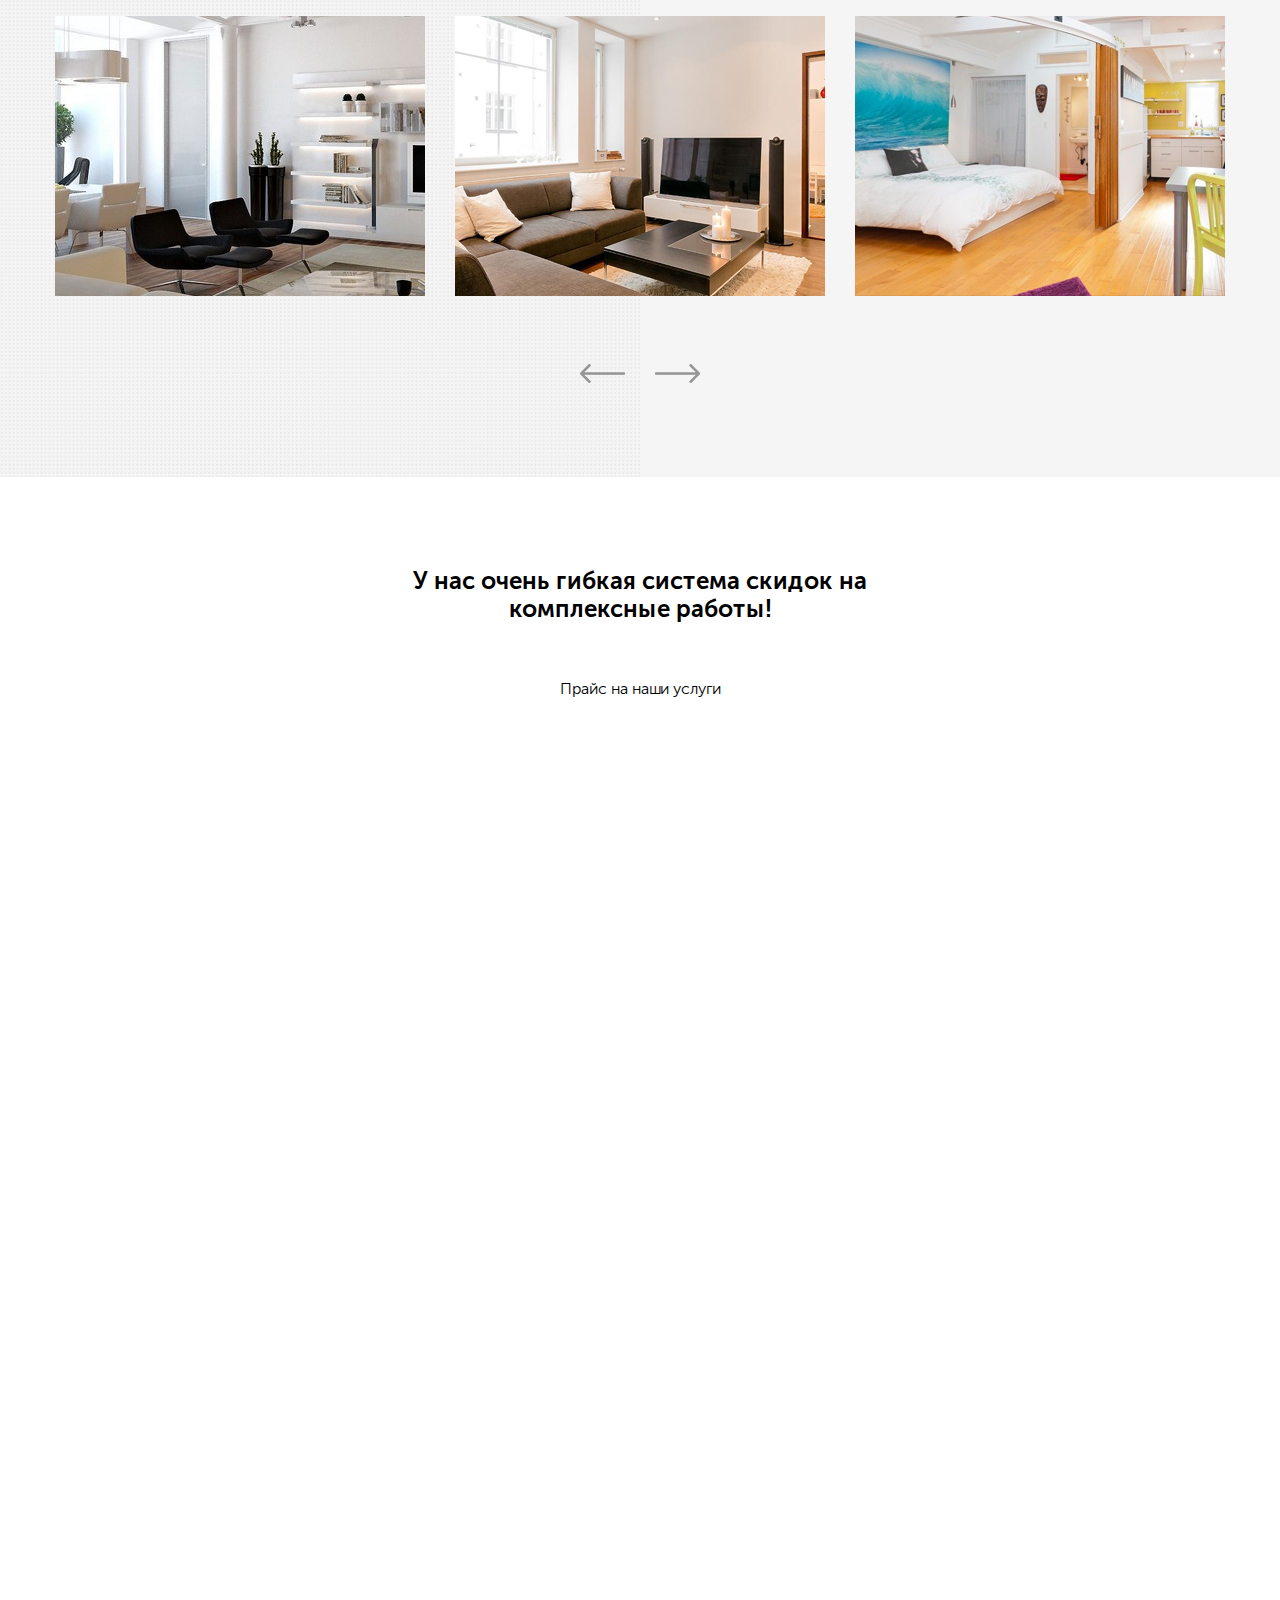
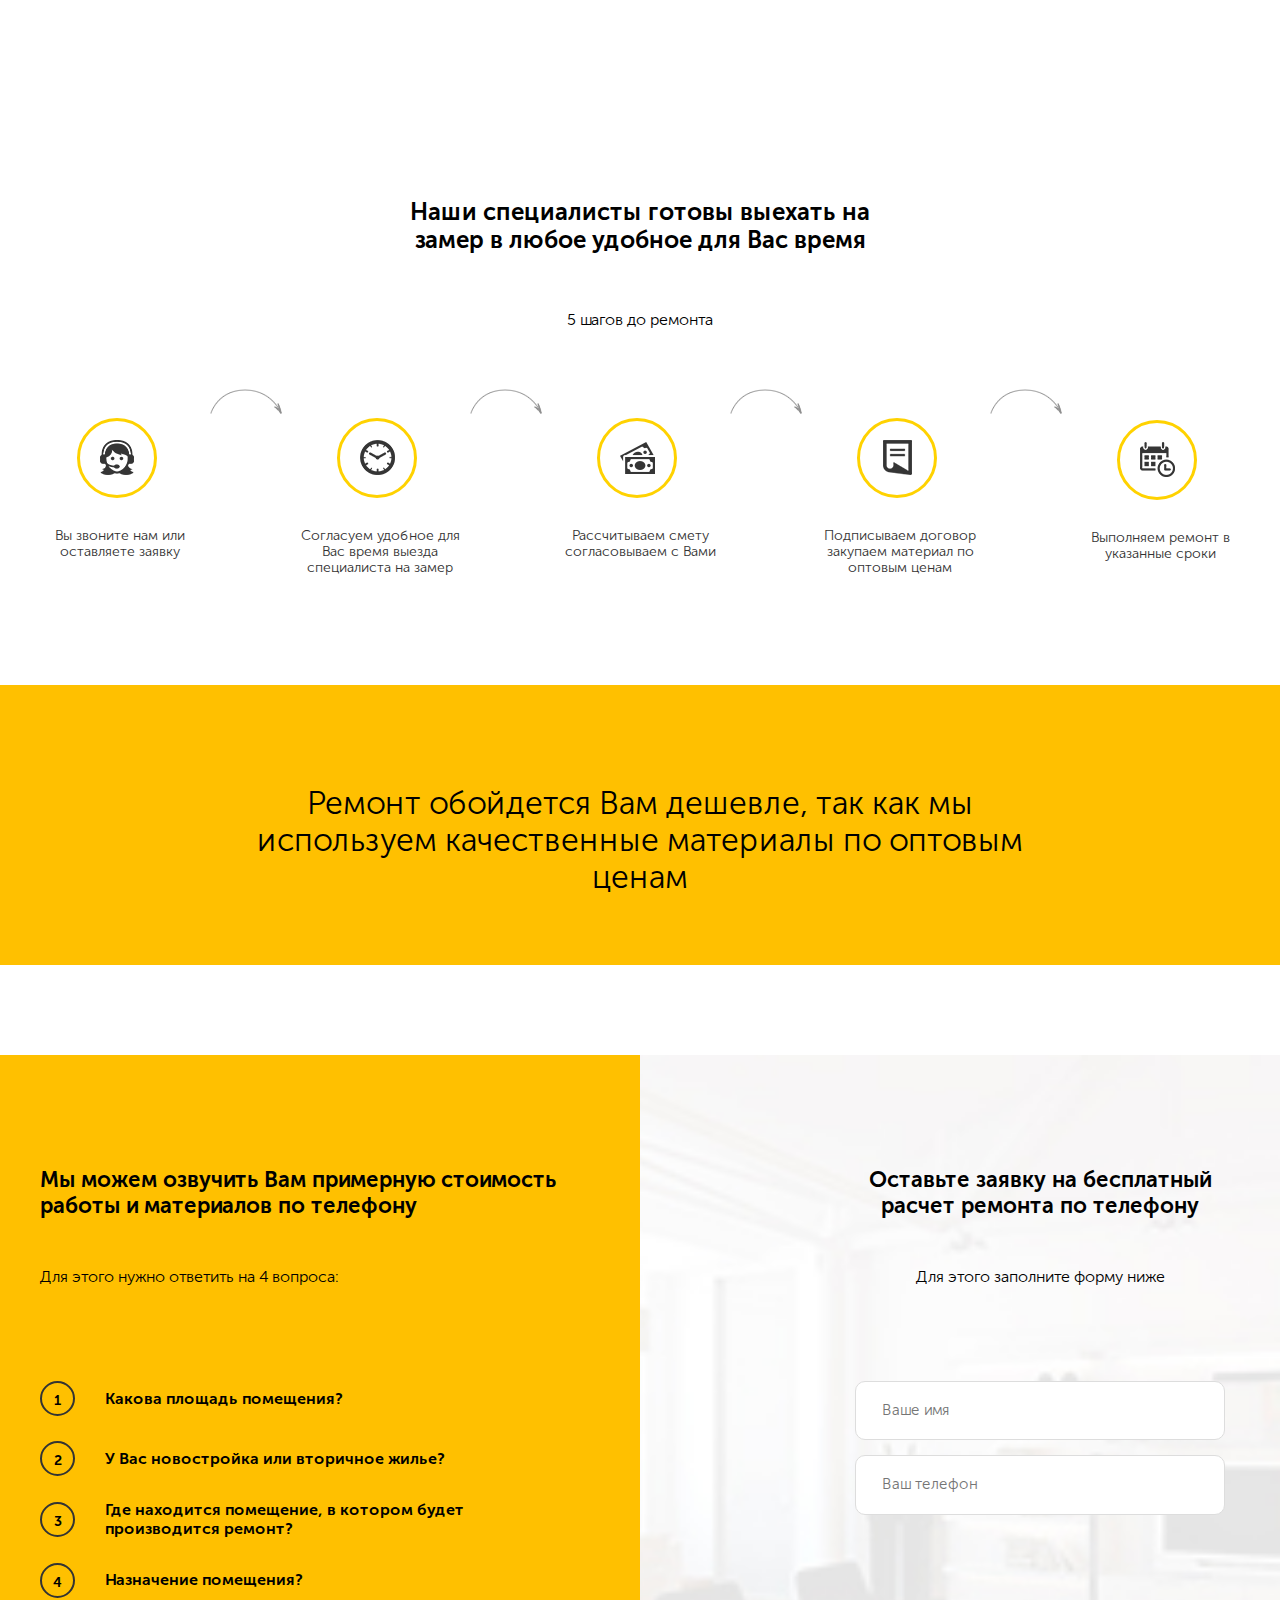
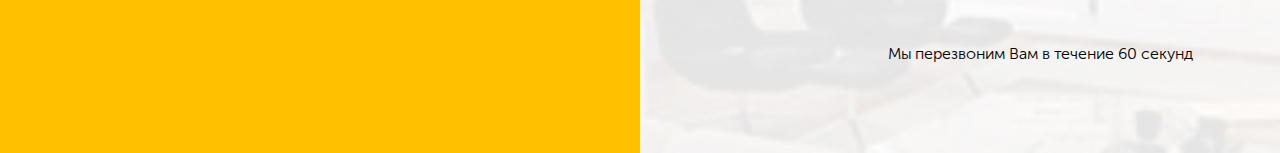
==== commit 6f73b576: "Сверстан и адаптирован блок brif, добавлена анимация" ====
--- a/index.html
+++ b/index.html
@@ -40,19 +40,19 @@
                     <h1 class="hero-text__title">Внутренняя отделка помещений "под ключ"</h1>
                     <span class="hero-text__subtitle">с гарантией качества, прописанной в договоре</span>
                     <ul class="hero-list">
-                        <li class="hero-list__item animate__animated animate__backInLeft animate__delay-3s">
+                        <li class="hero-list__item wow animate__animated animate__backInLeft animate__delay-3s" data-wow-offset="10">
                             <div class="hero-list__image">
                                 <img src="img/hero/clock.png" alt="clock">
                             </div>
                             <span class="hero-list__text">Точно соблюдаем сроки</span>
                         </li>
-                        <li class="hero-list__item animate__animated animate__backInLeft animate__delay-2s">
+                        <li class="hero-list__item wow animate__animated animate__backInLeft animate__delay-2s" data-wow-offset="10">
                             <div class="hero-list__image">
                                 <img src="img/hero/calculator.png" alt="calculator">
                             </div>
                             <span class="hero-list__text">Рассчитаем смету на работы и материалы в день обращения</span>
                         </li>
-                        <li class="hero-list__item animate__animated animate__backInLeft animate__delay-1s">
+                        <li class="hero-list__item wow animate__animated animate__backInLeft animate__delay-1s" data-wow-offset="10">
                             <div class="hero-list__image">
                                 <img src="img/hero/paint-board.png" alt="paint-board">
                             </div>
@@ -80,7 +80,7 @@
             <form action="#" class="form offer__form">
                 <input type="text" class="input offer__input" placeholder="Ваше имя">
                 <input type="tel" class="input offer__input" placeholder="Ваш телефон">
-                <button class="button offer__button">Получить бесплатный дизайн-проект</button>
+                <button class="button offer__button wow animate__animated animate__heartBeat" data-wow-offset="10">Получить бесплатный дизайн-проект</button>
             </form>
             <!-- /.form offer__form -->
                 <div class="offer-info offer-info__manager">
@@ -289,6 +289,51 @@
     </div>
 </section>
 <!-- /.section steps -->
+
+
+<section class="section brif" id="brif">
+    <div class="container">
+        <div class="brif-block">
+            <div class="interview brif__interview">
+                <h3 class="interview__title">Мы можем озвучить Вам примерную стоимость работы и материалов по телефону</h3>
+                <span class="interview__subtitle">Для этого нужно ответить на 4 вопроса:</span>
+                <ul class="interview-list">
+                    <li class="interview-list__item">
+                        <span class="interview-list__counter">1</span>
+                        <span class="interview-list__text">Какова площадь помещения?</span>
+                    </li>
+                    <li class="interview-list__item">
+                        <span class="interview-list__counter">2</span>
+                        <span class="interview-list__text">У Вас новостройка или вторичное жилье?</span>
+                    </li>
+                    <li class="interview-list__item">
+                        <span class="interview-list__counter">3</span>
+                        <span class="interview-list__text">Где находится помещение, в котором будет производится ремонт?</span>
+                    </li>
+                    <li class="interview-list__item">
+                        <span class="interview-list__counter">4</span>
+                        <span class="interview-list__text">Назначение помещения?</span>
+                    </li>
+                </ul>
+                        </div>
+            <!-- /.interview brif__interview -->
+            <div class="form brif__form">
+                <h3 class="form__title">Оставьте заявку на бесплатный  расчет ремонта по телефону</h3>
+                <span class="form__subtitle">Для этого заполните форму ниже</span>
+                <form action="#">
+                    <input type="text" class="input brif__input" placeholder="Ваше имя">
+                    <input type="tel" class="input brif__input" placeholder="Ваш телефон">
+                    <button class="button brif__button wow animate__animated animate__heartBeat" data-wow-offset="10">Рассчитать стоимость</button>
+                    <span class="form__description">Мы перезвоним Вам в течение 60 секунд</span>
+                </form>
+            </div>
+            <!-- /.form brif__form -->
+        </div>
+        <!-- /.brif-block -->
+    </div>
+    <!-- /.container -->
+</section>
+<!-- /.section brif -->
 
 
 
--- a/css/style.css
+++ b/css/style.css
@@ -46,6 +46,10 @@
   .container {
     max-width: 580px;
     width: 90%;
+  }
+  .section {
+    padding-top: 60px;
+    padding-bottom: 60px;
   }
 }
 
@@ -557,6 +561,176 @@
   }
 }
 
+/** Стили для блока brif **/
+.brif {
+  background-image: url("../img/brif/brif-color-bg.png"), url("../img/brif/brif-bg.jpg");
+  background-position: left center, center right;
+  background-size: 50%, contain;
+  background-repeat: repeat-y, no-repeat;
+}
+
+.brif-block {
+  display: flex;
+}
+
+.brif__interview {
+  flex-basis: 50%;
+}
+
+.brif__form {
+  flex-basis: 50%;
+  padding-left: 200px;
+  text-align: center;
+}
+
+.brif__input {
+  width: 100%;
+  max-width: 370px;
+  margin-bottom: 15px;
+}
+
+.brif__button {
+  height: 70px;
+  width: 100%;
+  max-width: 370px;
+  margin-top: 15px;
+  margin-bottom: 30px;
+}
+
+.interview {
+  padding-right: 70px;
+}
+
+.interview__title {
+  margin-bottom: 50px;
+  font-size: 22px;
+  font-family: 'Museo Sans Bold', sans-serif;
+  font-weight: 700;
+}
+
+.interview__subtitle {
+  display: block;
+  margin-bottom: 95px;
+  font-size: 16px;
+}
+
+.interview-list {
+  list-style: none;
+  padding: 0;
+}
+
+.interview-list__item {
+  display: flex;
+  align-items: center;
+  margin-bottom: 25px;
+  font-family: 'Museo Sans Bold', sans-serif;
+  font-weight: 700;
+}
+
+.interview-list__counter {
+  display: inline-block;
+  margin-right: 30px;
+  text-align: center;
+  line-height: 35px;
+  font-size: 14px;
+  width: 35px;
+  height: 35px;
+  border: 2px solid #333333;
+  border-radius: 50%;
+}
+
+.interview-list__text {
+  max-width: 400px;
+}
+
+.form__title {
+  margin-bottom: 50px;
+  font-size: 22px;
+  font-family: 'Museo Sans Bold', sans-serif;
+  font-weight: 700;
+}
+
+.form__subtitle {
+  display: block;
+  margin-bottom: 95px;
+  font-size: 16px;
+}
+
+.form__description {
+  display: block;
+}
+
+@media (max-width: 1200px) {
+  .brif__form {
+    padding-left: 30px;
+  }
+  .interview {
+    padding-right: 30px;
+  }
+  .interview__title {
+    font-size: 20px;
+    margin-bottom: 15px;
+  }
+  .interview__subtitle {
+    margin-bottom: 30px;
+  }
+  .interview-list__text {
+    font-size: 14px;
+    max-width: 300px;
+  }
+  .interview-list__counter {
+    margin-right: 20px;
+  }
+  .form__title {
+    font-size: 20px;
+    margin-bottom: 15px;
+  }
+  .form__subtitle {
+    margin-bottom: 30px;
+  }
+}
+
+@media (max-width: 768px) {
+  .brif {
+    background-image: url("../img/brif/brif-color-bg.png"), url("../img/brif/brif-bg.jpg");
+    background-position: top center, bottom center;
+    background-size: 100% 50%, cover;
+    background-repeat: repeat-x, no-repeat;
+  }
+  .brif-block {
+    flex-direction: column;
+  }
+  .brif__form {
+    margin-top: 120px;
+    padding-left: 0px;
+  }
+  .interview {
+    margin-top: -10px;
+    padding-right: 0;
+  }
+  .interview__title {
+    font-size: 18px;
+  }
+  .interview__subtitle {
+    font-size: 14px;
+  }
+  .interview-list__text {
+    max-width: 300px;
+  }
+  .interview-list__counter {
+    margin-right: 10px;
+  }
+  .form__title {
+    font-size: 18px;
+  }
+  .form__subtitle {
+    font-size: 14px;
+  }
+  .form__description {
+    font-size: 14px;
+  }
+}
+
 /** Стили для модального окна **/
 .modal {
   position: fixed;
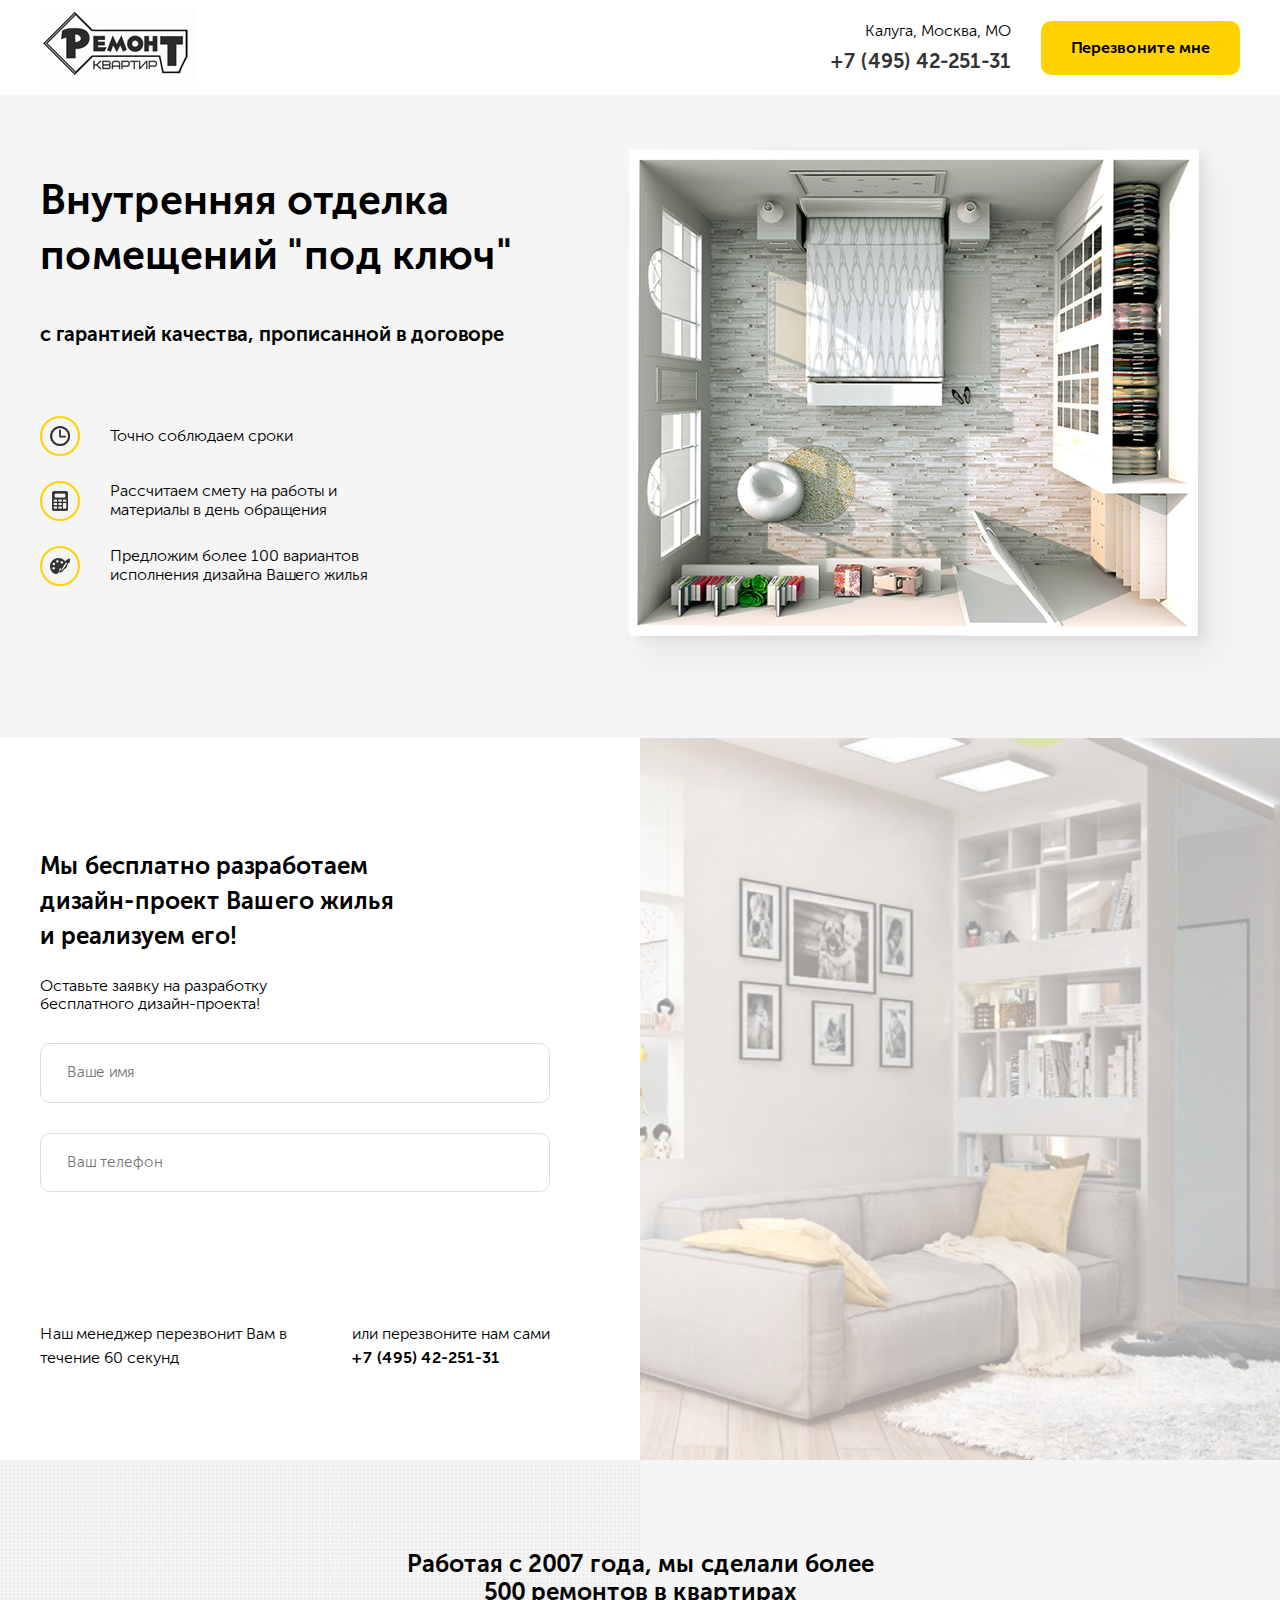
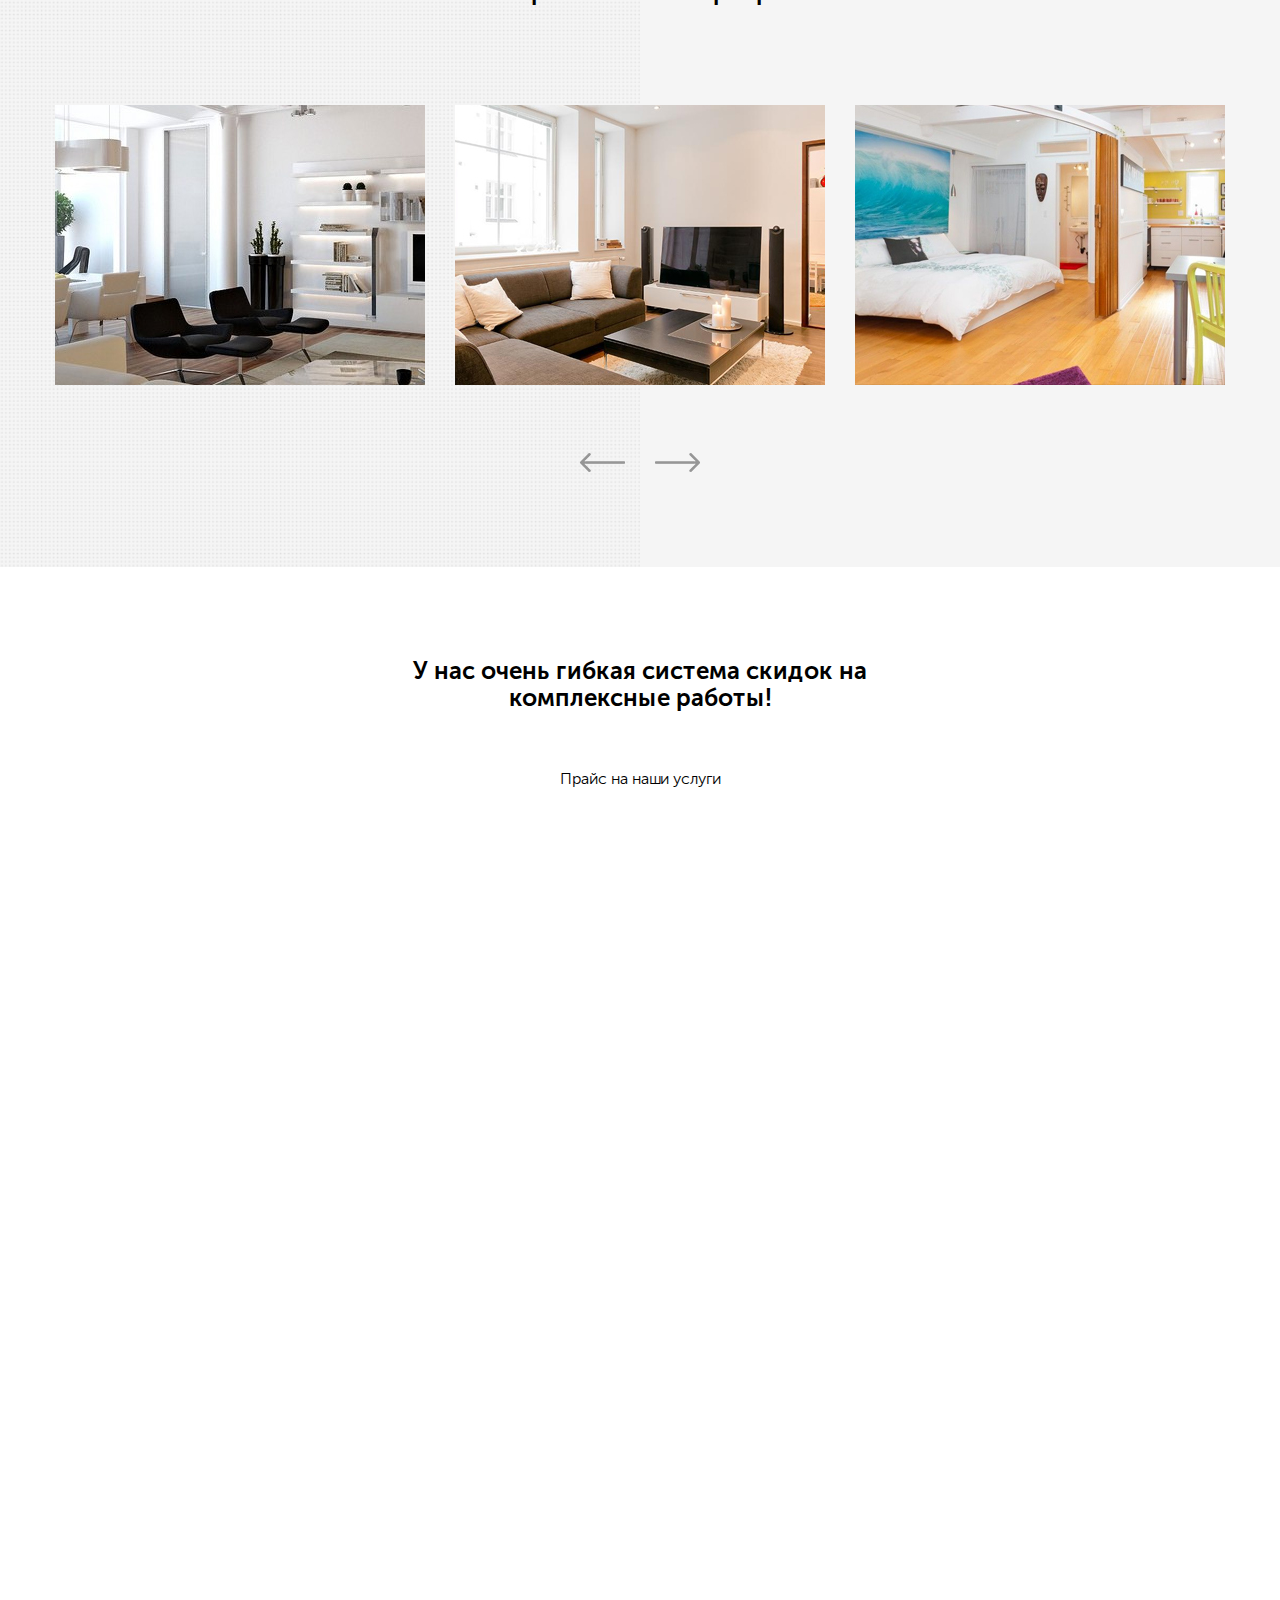
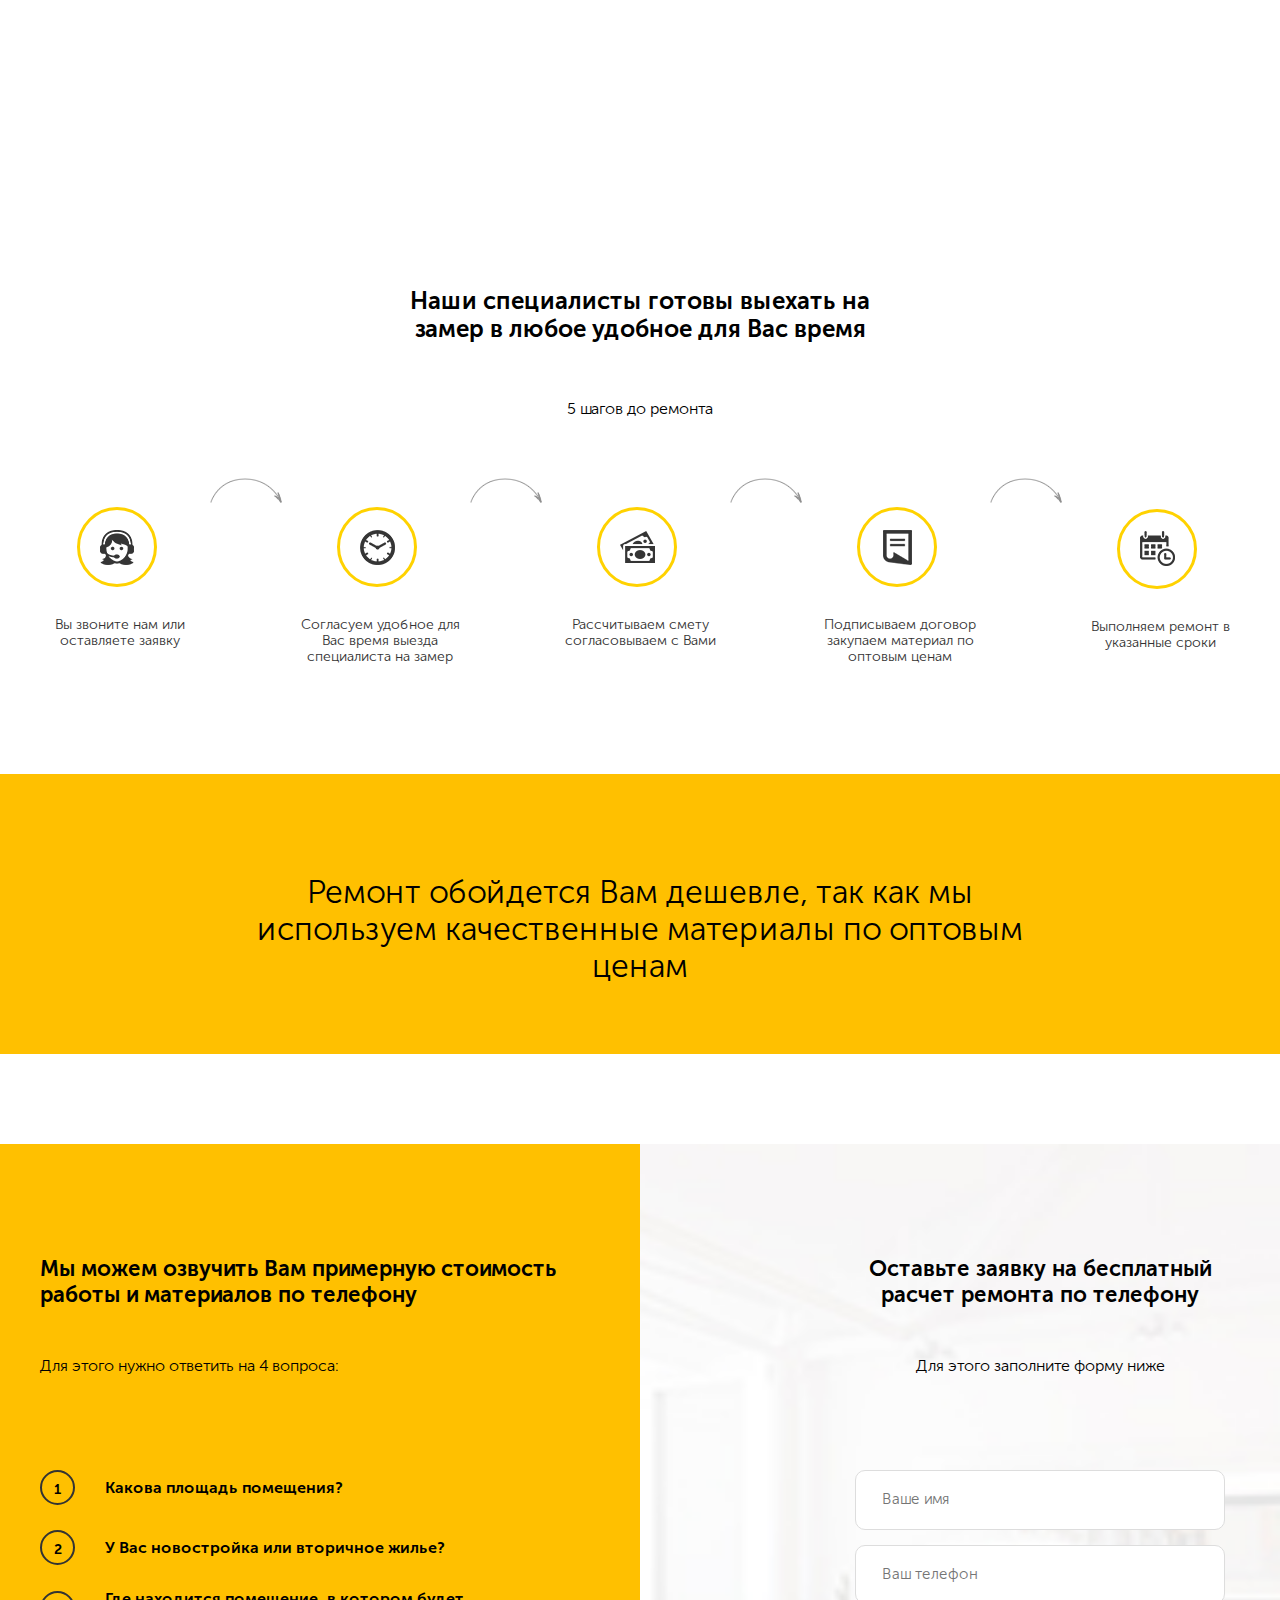
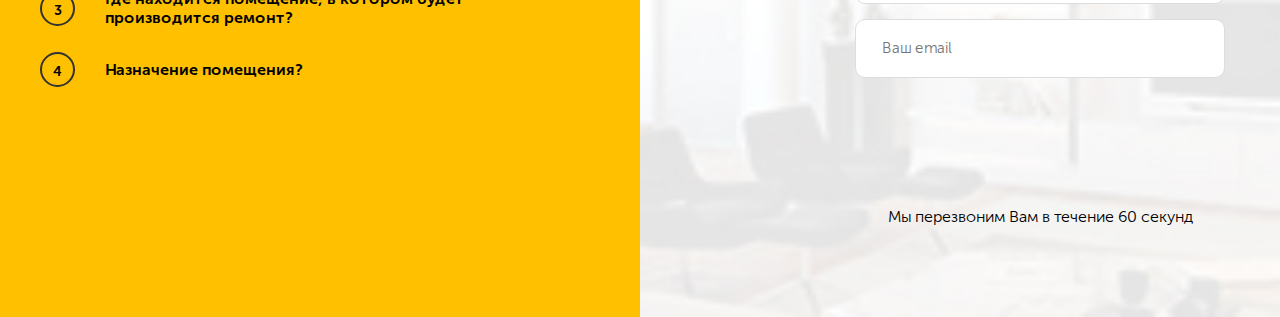
==== commit df9811e8: "Выполнена валидация форм на сайте, добавлена маска jquery" ====
--- a/index.html
+++ b/index.html
@@ -77,9 +77,9 @@
             <!-- /.section-title -->
             <span class="section-subtitle offer__subtitle">Оставьте заявку на разработку бесплатного дизайн-проекта!</span>
             <!-- /.section-subtitle -->
-            <form action="#" class="form offer__form">
-                <input type="text" class="input offer__input" placeholder="Ваше имя">
-                <input type="tel" class="input offer__input" placeholder="Ваш телефон">
+            <form action="#" class="form offer__form" id="offer-form">
+                <input type="text" name="username" class="input offer__input" placeholder="Ваше имя">
+                <input type="tel" name="phone" class="input offer__input phone" placeholder="Ваш телефон">
                 <button class="button offer__button wow animate__animated animate__heartBeat" data-wow-offset="10">Получить бесплатный дизайн-проект</button>
             </form>
             <!-- /.form offer__form -->
@@ -320,9 +320,10 @@
             <div class="form brif__form">
                 <h3 class="form__title">Оставьте заявку на бесплатный  расчет ремонта по телефону</h3>
                 <span class="form__subtitle">Для этого заполните форму ниже</span>
-                <form action="#">
-                    <input type="text" class="input brif__input" placeholder="Ваше имя">
-                    <input type="tel" class="input brif__input" placeholder="Ваш телефон">
+                <form action="#" id="brif-form">
+                    <input type="text" name="username" class="input brif__input" placeholder="Ваше имя">
+                    <input type="tel" name="phone" class="input brif__input phone" placeholder="Ваш телефон">
+                    <input type="email" name="email" class="input brif__input email" placeholder="Ваш email">
                     <button class="button brif__button wow animate__animated animate__heartBeat" data-wow-offset="10">Рассчитать стоимость</button>
                     <span class="form__description">Мы перезвоним Вам в течение 60 секунд</span>
                 </form>
@@ -356,11 +357,78 @@
 <script src="js/modal.js"></script>
 <script src="js/slick.min.js"></script>
 <script src="js/wow.min.js"></script>
+<script src="js/jquery.validate.min.js"></script>
+<script src="js/jquery.maskedinput.min.js"></script>
 <script>
     /* Инициализация WOW.js */
     new WOW().init();
-    /* Скрипт слайдера */
     $(document).ready(function() {
+        /* Валидация формы */
+        $('#offer-form').validate({
+            rules: {
+                username: {
+                    required: true,
+                    minlength: 2,
+                    maxlength: 15
+                },
+                phone:{
+                    required: true
+                }
+            },
+            messages: {
+                username: {
+                    required: "Укажите Имя",
+                    minlength: jQuery.validator.format("Осталось символов: {0} !"),
+                    maxlength: jQuery.validator.format("Не более {0} символов!")
+                },
+                phone: "Укажите номер телефона"
+            }
+        });
+        $('#brif-form').validate({
+            rules: {
+                username: {
+                    required: true,
+                    minlength: 2,
+                    maxlength: 15
+                },
+                phone:{
+                    required: true
+                },
+                email: {
+                    required: true,
+                    email: true
+                }
+            },
+            messages: {
+                username: {
+                    required: "Укажите Имя",
+                    minlength: jQuery.validator.format("Осталось символов: {0} !"),
+                    maxlength: jQuery.validator.format("Не более {0} символов!")
+                },
+                phone: "Укажите номер телефона",
+                email: {
+                    required: "Укажите email адрес",
+                    email: "Введите корректный email"
+                }
+            }
+        });
+        /* Маска для телефона */
+        /* $('.phone').mask('+7 (999) 999-99-99',{autoclear: false}); */
+        $.fn.setCursorPosition = function(pos) {
+            if ($(this).get(0).setSelectionRange) {
+                $(this).get(0).setSelectionRange(pos, pos);
+            } else if ($(this).get(0).createTextRange) {
+                var range = $(this).get(0).createTextRange();
+                range.collapse(true);
+                range.moveEnd('character', pos);
+                range.moveStart('character', pos);
+                range.select();
+            }
+            };
+            $(".phone").click(function(){
+            $(this).setCursorPosition(3);
+            }).mask("+7(999) 999-9999", {autoclear: false});
+        /* Скрипт слайдера */
         $('.slider').slick({
             slidesToShow: 3,
             slidesToScroll: 1,
--- a/css/style.css
+++ b/css/style.css
@@ -99,6 +99,18 @@
 
 .arrows__left:hover, .arrows__right:hover {
   cursor: pointer;
+}
+
+input.error {
+  border: 1px solid #ff0000;
+}
+
+#phone-error, #username-error, #email-error {
+  color: #ff0000;
+  display: block;
+  text-align: center;
+  margin-bottom: 13px;
+  font-size: 14px;
 }
 
 /** Импорт стилей шапки **/
@@ -282,7 +294,8 @@
 
 .offer__input {
   margin-bottom: 30px;
-  width: 248px;
+  width: 510px;
+  display: block;
 }
 
 .offer__input:first-child {
@@ -725,6 +738,7 @@
   }
   .form__subtitle {
     font-size: 14px;
+    margin-bottom: 14px;
   }
   .form__description {
     font-size: 14px;
